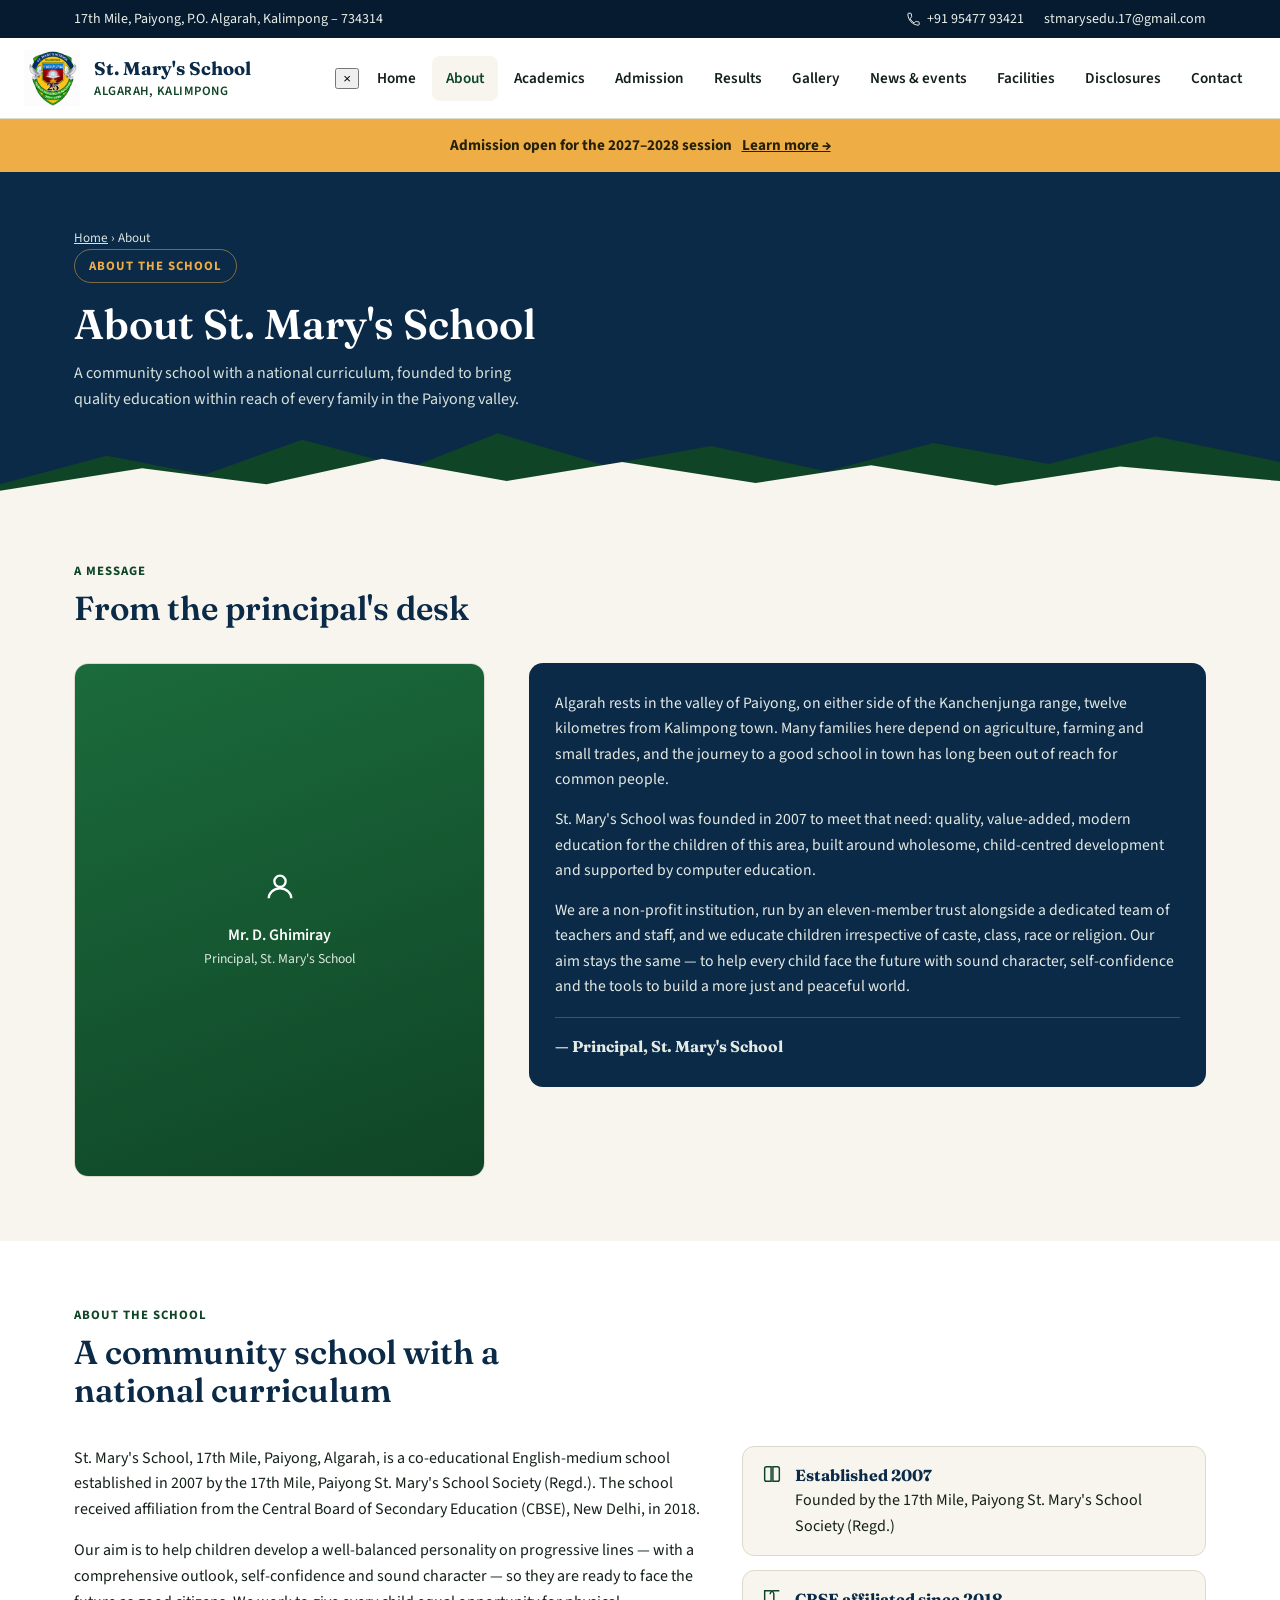
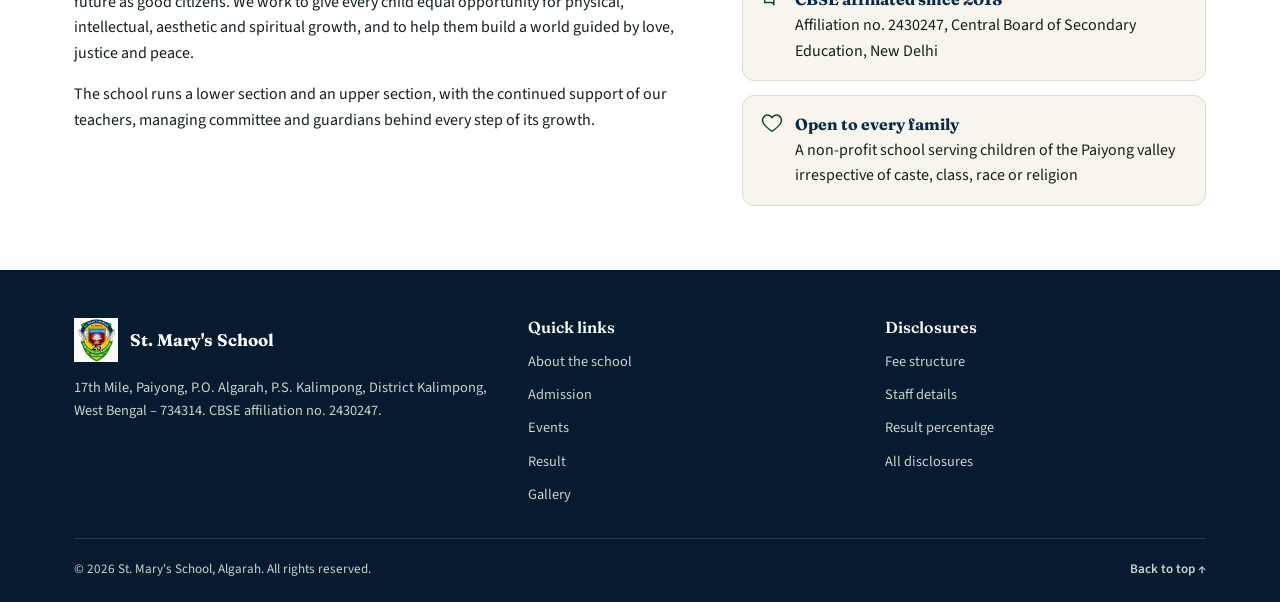
==== about.html @ 693f249a "Install Vercel Web Analytics # Vercel Web Analytics Implementation  ## Summary Successfully installe" ====
<!DOCTYPE html>
<html lang="en">
<head>
<meta charset="UTF-8">
<meta name="viewport" content="width=device-width, initial-scale=1.0">
<title>About the School | St. Mary's School, Algarah</title>
<meta name="description" content="About St. Mary's School, Algarah — history, mission, and a message from the principal.">
<meta name="theme-color" content="#0B2A47">
<link rel="preconnect" href="https://fonts.googleapis.com">
<link rel="preconnect" href="https://fonts.gstatic.com" crossorigin>
<link href="https://fonts.googleapis.com/css2?family=Fraunces:ital,opsz,wght@0,9..144,400;0,9..144,500;0,9..144,600;0,9..144,700;1,9..144,500&family=Source+Sans+3:wght@400;500;600;700&display=swap" rel="stylesheet">
<link rel="stylesheet" href="assets/styles.css">
<script defer src="https://cdn.vercel-insights.com/v1/script.js"></script>
</head>
<body>
<a class="skip-link" href="#main">Skip to main content</a>

<div class="topbar">
  <div class="wrap">
    <div class="contact-strip">
      <span>17th Mile, Paiyong, P.O. Algarah, Kalimpong &ndash; 734314</span>
    </div>
    <div class="contact-strip">
      <a href="tel:+919547793421" aria-label="Call +91 95477 93421">
        <svg width="15" height="15" viewBox="0 0 24 24" fill="none" aria-hidden="true"><path d="M6.6 10.8c1.4 2.8 3.8 5.2 6.6 6.6l2.2-2.2c.3-.3.7-.4 1-.2 1.1.4 2.3.6 3.6.6.6 0 1 .4 1 1V20c0 .6-.4 1-1 1C10.9 21 3 13.1 3 3c0-.6.4-1 1-1h3.5c.6 0 1 .4 1 1 0 1.3.2 2.5.6 3.6.1.4 0 .8-.2 1L6.6 10.8Z" stroke="currentColor" stroke-width="1.6"/></svg>
        +91 95477 93421
      </a>
      <a href="mailto:stmarysedu.17@gmail.com">stmarysedu.17@gmail.com</a>
    </div>
  </div>
</div>

<header class="site-header">
  <div class="header-inner">
    <a class="brand" href="index.html">
      <img src="assets/logo.png" alt="St. Mary's School crest" width="56" height="56">
      <span class="brand-text">
        <span class="name">St. Mary's School</span>
        <span class="place">Algarah, Kalimpong</span>
      </span>
    </a>

    <button class="menu-toggle" id="menuToggle" aria-expanded="false" aria-controls="primaryNav">
      <svg width="18" height="18" viewBox="0 0 24 24" fill="none" aria-hidden="true"><path d="M3 6h18M3 12h18M3 18h18" stroke="currentColor" stroke-width="2" stroke-linecap="round"/></svg>
      Menu
    </button>

    <nav class="primary-nav" id="primaryNav" aria-label="Primary">
      <button class="nav-close" id="navClose" aria-label="Close menu">&times;</button>
      <ul>
        <li><a href="index.html">Home</a></li>
        <li><a href="about.html" class="active" aria-current="page">About</a></li>
        <li><a href="academics.html">Academics</a></li>
        <li><a href="admission.html">Admission</a></li>
        <li><a href="results.html">Results</a></li>
        <li><a href="gallery.html">Gallery</a></li>
        <li><a href="news.html">News & events</a></li>
        <li><a href="facilities.html">Facilities</a></li>
        <li><a href="disclosures.html">Disclosures</a></li>
        <li><a href="contact.html">Contact</a></li>
      </ul>
    </nav>
  </div>
</header>
<div class="nav-overlay" id="navOverlay"></div>

<div class="admission-banner">
  <div class="wrap">
    <span>Admission open for the 2027&ndash;2028 session</span>
    <a href="admission.html">Learn more &rarr;</a>
  </div>
</div>
<main id="main">
  <div class="page-hero" id="top">
    <div class="wrap">
      <p class="breadcrumb"><a href="index.html">Home</a> &rsaquo; About</p>
      <span class="eyebrow">About the school</span>
      <h1>About St. Mary's School</h1>
      <p>A community school with a national curriculum, founded to bring quality education within reach of every family in the Paiyong valley.</p>
    </div>
    <div class="ridge" aria-hidden="true">
      <svg viewBox="0 0 1440 110" width="100%" height="70" preserveAspectRatio="none">
        <path d="M0,90 L120,45 L230,75 L340,20 L460,65 L560,10 L680,60 L800,30 L930,70 L1050,25 L1180,58 L1300,15 L1440,55 L1440,110 L0,110 Z" fill="#0F4526"/>
        <path d="M0,100 L160,65 L300,90 L430,50 L570,85 L700,55 L850,88 L980,60 L1120,92 L1260,62 L1440,85 L1440,110 L0,110 Z" fill="#F7F5EE"/>
      </svg>
    </div>
  </div>

  <section id="principal" aria-labelledby="principal-h">
    <div class="wrap">
      <div class="section-head">
        <span class="kicker">A message</span>
        <h2 id="principal-h">From the principal's desk</h2>
      </div>
      <div class="principal">
        <figure>
          <div class="photo-wrap">
            <div class="ph-fallback">
              <div>
                <svg width="34" height="34" viewBox="0 0 24 24" fill="none" aria-hidden="true" style="margin:0 auto 10px;"><circle cx="12" cy="8" r="4" stroke="#fff" stroke-width="1.6"/><path d="M4 20c0-3.9 3.6-7 8-7s8 3.1 8 7" stroke="#fff" stroke-width="1.6"/></svg>
                <p style="color:#fff;margin:0;font-weight:600;">Mr. D. Ghimiray</p>
                <p style="color:#DCE9DF;margin:0;font-size:0.85rem;">Principal, St. Mary's School</p>
              </div>
            </div>
          </div>
        </figure>
        <div class="quote-card">
          <p>Algarah rests in the valley of Paiyong, on either side of the Kanchenjunga range, twelve kilometres from Kalimpong town. Many families here depend on agriculture, farming and small trades, and the journey to a good school in town has long been out of reach for common people.</p>
          <p>St. Mary's School was founded in 2007 to meet that need: quality, value-added, modern education for the children of this area, built around wholesome, child-centred development and supported by computer education.</p>
          <p>We are a non-profit institution, run by an eleven-member trust alongside a dedicated team of teachers and staff, and we educate children irrespective of caste, class, race or religion. Our aim stays the same &mdash; to help every child face the future with sound character, self-confidence and the tools to build a more just and peaceful world.</p>
          <p class="signoff">&mdash; Principal, St. Mary's School</p>
        </div>
      </div>
    </div>
  </section>

  <section class="section-alt" aria-labelledby="about-h">
    <div class="wrap">
      <div class="section-head">
        <span class="kicker">About the school</span>
        <h2 id="about-h">A community school with a national curriculum</h2>
      </div>
      <div class="about-grid">
        <div>
          <p>St. Mary's School, 17th Mile, Paiyong, Algarah, is a co-educational English-medium school established in 2007 by the 17th Mile, Paiyong St. Mary's School Society (Regd.). The school received affiliation from the Central Board of Secondary Education (CBSE), New Delhi, in 2018.</p>
          <p>Our aim is to help children develop a well-balanced personality on progressive lines &mdash; with a comprehensive outlook, self-confidence and sound character &mdash; so they are ready to face the future as good citizens. We work to give every child equal opportunity for physical, intellectual, aesthetic and spiritual growth, and to help them build a world guided by love, justice and peace.</p>
          <p>The school runs a lower section and an upper section, with the continued support of our teachers, managing committee and guardians behind every step of its growth.</p>
        </div>
        <ul class="stat-list">
          <li>
            <span class="ic" aria-hidden="true"><svg width="22" height="22" viewBox="0 0 24 24" fill="none"><path d="M4 19V6a2 2 0 0 1 2-2h5v16H6a2 2 0 0 1-2-2Z" stroke="currentColor" stroke-width="1.6"/><path d="M20 19V6a2 2 0 0 0-2-2h-5v16h5a2 2 0 0 0 2-2Z" stroke="currentColor" stroke-width="1.6"/></svg></span>
            <span><strong>Established 2007</strong>Founded by the 17th Mile, Paiyong St. Mary's School Society (Regd.)</span>
          </li>
          <li>
            <span class="ic" aria-hidden="true"><svg width="22" height="22" viewBox="0 0 24 24" fill="none"><path d="M4 4h6a4 4 0 0 1 4 4v12a3 3 0 0 0-3-3H4V4Z" stroke="currentColor" stroke-width="1.6"/><path d="M20 4h-6a4 4 0 0 0-4 4" stroke="currentColor" stroke-width="1.6"/></svg></span>
            <span><strong>CBSE affiliated since 2018</strong>Affiliation no. 2430247, Central Board of Secondary Education, New Delhi</span>
          </li>
          <li>
            <span class="ic" aria-hidden="true"><svg width="22" height="22" viewBox="0 0 24 24" fill="none"><path d="M12 21s-7-4.6-9.5-9A5.5 5.5 0 0 1 12 6a5.5 5.5 0 0 1 9.5 6c-2.5 4.4-9.5 9-9.5 9Z" stroke="currentColor" stroke-width="1.6"/></svg></span>
            <span><strong>Open to every family</strong>A non-profit school serving children of the Paiyong valley irrespective of caste, class, race or religion</span>
          </li>
        </ul>
      </div>
    </div>
  </section>

</main>

<footer>
  <div class="wrap">
    <div class="footer-grid">
      <div>
        <div class="footer-brand">
          <img src="assets/logo.png" alt="" width="44" height="44">
          <span>St. Mary's School</span>
        </div>
        <p>17th Mile, Paiyong, P.O. Algarah, P.S. Kalimpong, District Kalimpong, West Bengal &ndash; 734314. CBSE affiliation no. 2430247.</p>
      </div>
      <div>
        <h4>Quick links</h4>
        <ul>
          <li><a href="about.html">About the school</a></li>
          <li><a href="admission.html">Admission</a></li>
          <li><a href="news.html">Events</a></li>
          <li><a href="results.html">Result</a></li>
          <li><a href="gallery.html">Gallery</a></li>
        </ul>
      </div>
      <div>
        <h4>Disclosures</h4>
        <ul>
          <li><a href="disclosures.html">Fee structure</a></li>
          <li><a href="disclosures.html">Staff details</a></li>
          <li><a href="disclosures.html">Result percentage</a></li>
          <li><a href="disclosures.html">All disclosures</a></li>
        </ul>
      </div>
    </div>
    <div class="footer-bottom">
      <span>&copy; 2026 St. Mary's School, Algarah. All rights reserved.</span>
      <a class="back-to-top" href="#top">Back to top &uarr;</a>
    </div>
  </div>
</footer>

<script src="assets/script.js"></script>

</body>
</html>
---- assets/styles.css ----
:root{
    --navy:#0B2A47;
    --navy-deep:#071B30;
    --forest:#1B6B3C;
    --forest-deep:#0F4526;
    --gold:#C97F16;
    --gold-soft:#EFAE45;
    --cream:#F7F5EE;
    --paper:#FFFFFF;
    --ink:#132018;
    --ink-soft:#3E4A44;
    --line:#DEDACB;
    --focus:#0B2A47;
    --radius:14px;
    --maxw:1180px;
  }
  *,*::before,*::after{box-sizing:border-box;}
  html{scroll-behavior:smooth;}
  @media (prefers-reduced-motion:reduce){
    html{scroll-behavior:auto;}
    *,*::before,*::after{animation-duration:0.01ms !important;animation-iteration-count:1 !important;transition-duration:0.01ms !important;scroll-behavior:auto !important;}
  }
  body{
    margin:0;
    font-family:"Source Sans 3",system-ui,-apple-system,Segoe UI,sans-serif;
    color:var(--ink);
    background:var(--cream);
    line-height:1.6;
    -webkit-font-smoothing:antialiased;
  }
  h1,h2,h3,h4{
    font-family:"Fraunces",Georgia,serif;
    font-weight:600;
    line-height:1.15;
    margin:0 0 0.5em;
    color:var(--navy);
  }
  p{margin:0 0 1em;}
  a{color:var(--forest-deep);}
  img{max-width:100%;display:block;}
  ul{margin:0;padding:0;}
  .wrap{max-width:var(--maxw);margin:0 auto;padding:0 24px;}

  /* Skip link */
  .skip-link{
    position:absolute;left:12px;top:-60px;
    background:var(--navy);color:#fff;
    padding:10px 18px;border-radius:8px;
    z-index:200;transition:top .2s ease;
    text-decoration:none;font-weight:600;
  }
  .skip-link:focus{top:12px;}

  a:focus-visible,button:focus-visible,summary:focus-visible{
    outline:3px solid var(--gold-soft);
    outline-offset:3px;
    border-radius:4px;
  }

  /* ===== Header ===== */
  .topbar{
    background:var(--navy-deep);
    color:#EAF0EA;
    font-size:14px;
  }
  .topbar .wrap{
    display:flex;flex-wrap:wrap;gap:8px 24px;
    justify-content:space-between;align-items:center;
    padding-top:8px;padding-bottom:8px;
  }
  .topbar a{color:#EAF0EA;text-decoration:none;}
  .topbar a:hover{text-decoration:underline;}
  .topbar .contact-strip{display:flex;gap:20px;flex-wrap:wrap;}
  .topbar .contact-strip span, .topbar .contact-strip a{display:inline-flex;align-items:center;gap:6px;}

  header.site-header{
    background:var(--paper);
    border-bottom:1px solid var(--line);
    position:sticky;top:0;z-index:100;
  }
  .header-inner{
    display:flex;align-items:center;justify-content:space-between;
    gap:16px;padding:12px 24px;
  }
  .brand{display:flex;align-items:center;gap:14px;text-decoration:none;}
  .brand img{width:56px;height:56px;flex:none;}
  .brand-text{line-height:1.25;}
  .brand-text .name{
    font-family:"Fraunces",serif;font-weight:700;font-size:1.15rem;
    color:var(--navy);display:block;
  }
  .brand-text .place{
    font-size:0.8rem;color:var(--forest-deep);font-weight:600;
    letter-spacing:.04em;text-transform:uppercase;
  }

  nav.primary-nav{display:flex;align-items:center;gap:4px;}
  nav.primary-nav > ul{display:flex;list-style:none;gap:2px;flex-wrap:wrap;}
  nav.primary-nav a{
    display:block;padding:10px 14px;border-radius:8px;
    text-decoration:none;color:var(--ink);font-weight:600;font-size:0.95rem;
  }
  nav.primary-nav a:hover{background:var(--cream);color:var(--forest-deep);}
  nav.primary-nav .has-menu{position:relative;}
  nav.primary-nav .dropdown{
    display:none;position:absolute;top:100%;left:0;
    background:var(--paper);border:1px solid var(--line);
    border-radius:10px;min-width:250px;padding:8px;
    box-shadow:0 12px 28px rgba(11,42,71,0.14);
  }
  nav.primary-nav .has-menu:hover .dropdown,
  nav.primary-nav .has-menu:focus-within .dropdown{display:block;}
  nav.primary-nav .dropdown a{padding:8px 12px;font-size:0.9rem;font-weight:500;}
  .menu-toggle{
    display:none;background:var(--navy);color:#fff;border:none;
    padding:10px 14px;border-radius:8px;font-weight:700;font-size:0.95rem;cursor:pointer;
  }

  @media (max-width:960px){
    .menu-toggle{display:inline-flex;align-items:center;gap:8px;}
    nav.primary-nav{
      display:none;position:fixed;inset:0 0 0 auto;width:min(320px,86vw);
      background:var(--paper);flex-direction:column;align-items:stretch;
      padding:20px;overflow-y:auto;box-shadow:-12px 0 30px rgba(0,0,0,.2);
    }
    nav.primary-nav.open{display:flex;}
    nav.primary-nav > ul{flex-direction:column;width:100%;}
    nav.primary-nav .dropdown{
      display:block;position:static;box-shadow:none;border:none;
      padding-left:12px;min-width:0;
    }
    nav.primary-nav .has-menu:hover .dropdown,
    nav.primary-nav .has-menu:focus-within .dropdown{display:block;}
    .nav-close{align-self:flex-end;background:none;border:none;font-size:1.6rem;color:var(--navy);cursor:pointer;padding:4px 10px;}
  }
  .nav-overlay{
    display:none;position:fixed;inset:0;background:rgba(7,27,48,.45);z-index:90;
  }
  .nav-overlay.open{display:block;}

  /* ===== Hero ===== */
  .hero{
    position:relative;
    background:var(--navy);
    color:#fff;
    overflow:hidden;
  }
  .hero .wrap{
    position:relative;z-index:2;
    padding:72px 24px 130px;
    display:grid;grid-template-columns:1.3fr 0.9fr;gap:48px;align-items:center;
  }
  @media (max-width:820px){ .hero .wrap{grid-template-columns:1fr;padding-bottom:110px;} }
  .eyebrow{
    display:inline-block;font-size:0.8rem;font-weight:700;letter-spacing:.08em;
    text-transform:uppercase;color:var(--gold-soft);
    border:1px solid rgba(239,174,69,.5);border-radius:999px;
    padding:6px 14px;margin-bottom:18px;
  }
  .hero h1{
    color:#fff;font-size:clamp(2rem,4.2vw,3rem);margin-bottom:0.3em;
  }
  .hero .motto{
    font-family:"Fraunces",serif;font-style:italic;font-weight:500;
    color:var(--gold-soft);font-size:1.2rem;margin-bottom:1em;
  }
  .hero p.lead{color:#D9E2DC;font-size:1.05rem;max-width:52ch;}
  .hero .address{color:#C7D3CC;font-size:0.95rem;margin-top:1.2em;}
  .hero .cta-row{display:flex;gap:14px;flex-wrap:wrap;margin-top:1.8em;}
  .btn{
    display:inline-flex;align-items:center;gap:8px;
    padding:13px 22px;border-radius:10px;font-weight:700;
    text-decoration:none;font-size:0.98rem;border:2px solid transparent;
    cursor:pointer;
  }
  .btn-gold{background:var(--gold-soft);color:#26210A;}
  .btn-gold:hover{background:#fff;}
  .btn-outline{border-color:rgba(255,255,255,.55);color:#fff;}
  .btn-outline:hover{background:rgba(255,255,255,.12);}
  .btn-forest{background:var(--forest);color:#fff;}
  .btn-forest:hover{background:var(--forest-deep);}

  .hero-badge{
    background:rgba(255,255,255,.06);
    border:1px solid rgba(255,255,255,.18);
    border-radius:16px;padding:26px;text-align:center;
  }
  .hero-badge img{width:150px;height:150px;margin:0 auto 14px;}
  .hero-badge .aff{font-size:0.82rem;color:#D9E2DC;letter-spacing:.03em;}
  .hero-badge .aff strong{color:#fff;display:block;font-size:1rem;margin-top:2px;}

  .ridge{
    position:absolute;left:0;right:0;bottom:0;line-height:0;z-index:1;
  }

  /* ===== Sections ===== */
  section{padding:64px 0;}
  .section-head{max-width:66ch;margin-bottom:36px;}
  .section-head .kicker{
    color:var(--forest-deep);font-weight:700;letter-spacing:.08em;
    text-transform:uppercase;font-size:0.8rem;margin-bottom:8px;display:block;
  }
  .section-head h2{font-size:clamp(1.5rem,2.6vw,2.1rem);}
  .section-alt{background:var(--paper);}

  /* Principal */
  .principal{
    display:grid;grid-template-columns:0.85fr 1.4fr;gap:44px;align-items:start;
  }
  @media (max-width:820px){ .principal{grid-template-columns:1fr;} }
  .principal figure{margin:0;}
  .principal .quote-card{
    background:var(--navy);color:#fff;border-radius:var(--radius);
    padding:28px 26px;position:relative;
  }
  .principal .quote-card p{color:#E4EAE4;margin-bottom:1em;font-size:0.98rem;}
  .principal .quote-card p:last-of-type{margin-bottom:0;}
  .principal .signoff{
    margin-top:18px;padding-top:16px;border-top:1px solid rgba(255,255,255,.2);
    color:var(--gold-soft);font-weight:700;font-family:"Fraunces",serif;
  }
  .principal .photo-wrap{
    border-radius:var(--radius);overflow:hidden;border:1px solid var(--line);
    background:var(--paper);
  }
  .principal .photo-wrap .ph-fallback{
    aspect-ratio:4/5;display:flex;align-items:center;justify-content:center;
    background:linear-gradient(160deg,var(--forest) 0%,var(--forest-deep) 100%);
    color:#fff;text-align:center;padding:24px;
  }

  /* About cards */
  .about-grid{display:grid;grid-template-columns:1.15fr 0.85fr;gap:40px;align-items:start;}
  @media (max-width:820px){ .about-grid{grid-template-columns:1fr;} }
  .stat-list{list-style:none;display:grid;gap:14px;}
  .stat-list li{
    background:var(--cream);border:1px solid var(--line);border-radius:12px;
    padding:16px 18px;display:flex;gap:12px;align-items:flex-start;
  }
  .stat-list .ic{flex:none;color:var(--forest-deep);}
  .stat-list strong{display:block;color:var(--navy);font-family:"Fraunces",serif;}

  /* Facilities */
  .facility-grid{
    display:grid;grid-template-columns:repeat(auto-fit,minmax(230px,1fr));gap:20px;
  }
  .facility-card{
    background:var(--paper);border:1px solid var(--line);border-radius:var(--radius);
    padding:22px 20px;
  }
  .facility-card .ic{
    width:46px;height:46px;border-radius:10px;background:var(--cream);
    display:flex;align-items:center;justify-content:center;color:var(--forest-deep);
    margin-bottom:14px;
  }
  .facility-card h3{font-size:1.05rem;margin-bottom:6px;}
  .facility-card p{font-size:0.92rem;color:var(--ink-soft);margin-bottom:0;}

  /* Syllabus chips */
  .chip-row{display:flex;flex-wrap:wrap;gap:12px;}
  .chip{
    display:inline-flex;align-items:center;gap:8px;
    background:var(--paper);border:1px solid var(--line);
    border-radius:999px;padding:10px 18px;text-decoration:none;
    color:var(--navy);font-weight:600;font-size:0.92rem;
  }
  .chip:hover{border-color:var(--forest);background:var(--cream);}
  .chip .dot{width:8px;height:8px;border-radius:50%;background:var(--gold);}

  /* Disclosures */
  .disclosure-grid{
    display:grid;grid-template-columns:repeat(auto-fit,minmax(220px,1fr));gap:2px;
    background:var(--line);border:1px solid var(--line);border-radius:var(--radius);overflow:hidden;
  }
  .disclosure-grid span[data-doc]{
    background:var(--paper);padding:14px 18px;
    color:var(--ink);font-size:0.92rem;font-weight:600;display:flex;
    align-items:center;justify-content:space-between;gap:8px;
  }
  .disclosure-grid .tag{
    flex:none;font-size:0.72rem;font-weight:700;text-transform:uppercase;
    letter-spacing:.03em;color:var(--gold);background:var(--cream);
    border:1px dashed var(--gold);border-radius:999px;padding:3px 9px;
  }

  /* Contact */
  .contact-wrap{
    display:grid;grid-template-columns:1fr 1fr;gap:2px;
    background:var(--line);border-radius:var(--radius);overflow:hidden;border:1px solid var(--line);
  }
  @media (max-width:820px){ .contact-wrap{grid-template-columns:1fr;} }
  .contact-panel{background:var(--navy);color:#fff;padding:40px 36px;}
  .contact-panel h2{color:#fff;}
  .contact-panel .lead{color:#D9E2DC;}
  .contact-list{list-style:none;display:grid;gap:18px;margin-top:24px;}
  .contact-list li{display:flex;gap:14px;align-items:flex-start;}
  .contact-list .ic{
    flex:none;width:38px;height:38px;border-radius:9px;
    background:rgba(255,255,255,.1);display:flex;align-items:center;justify-content:center;
    color:var(--gold-soft);
  }
  .contact-list a{color:#fff;text-decoration:underline;text-decoration-color:rgba(255,255,255,.4);}
  .contact-list .label{display:block;font-size:0.78rem;color:#B9C6C0;text-transform:uppercase;letter-spacing:.05em;margin-bottom:2px;}
  .social-row{display:flex;gap:10px;margin-top:26px;}
  .social-row a{
    width:42px;height:42px;border-radius:10px;background:rgba(255,255,255,.1);
    display:flex;align-items:center;justify-content:center;color:#fff;text-decoration:none;
  }
  .social-row a:hover{background:var(--forest);}

  .form-panel{background:var(--paper);padding:40px 36px;}
  .form-panel h2{font-size:1.3rem;}
  form .field{margin-bottom:16px;}
  form label{display:block;font-weight:600;font-size:0.9rem;margin-bottom:6px;color:var(--navy);}
  form input, form textarea, form select{
    width:100%;padding:11px 13px;border:1px solid var(--line);border-radius:8px;
    font:inherit;background:var(--cream);color:var(--ink);
  }
  form input:focus, form textarea:focus, form select:focus{
    outline:3px solid var(--forest);outline-offset:1px;border-color:var(--forest);
  }
  .req{color:var(--gold);}
  .form-note{font-size:0.82rem;color:var(--ink-soft);margin-top:10px;}

  /* Footer */
  footer{background:var(--navy-deep);color:#C7D3CC;padding:48px 0 22px;font-size:0.9rem;}
  .footer-grid{display:grid;grid-template-columns:1.3fr 1fr 1fr;gap:36px;margin-bottom:32px;}
  @media (max-width:760px){ .footer-grid{grid-template-columns:1fr;} }
  .footer-grid h4{color:#fff;font-size:1rem;margin-bottom:14px;}
  .footer-grid ul{list-style:none;display:grid;gap:10px;}
  .footer-grid a{color:#C7D3CC;text-decoration:none;}
  .footer-grid a:hover{color:var(--gold-soft);text-decoration:underline;}
  .footer-brand{display:flex;gap:12px;align-items:center;margin-bottom:14px;}
  .footer-brand img{width:44px;height:44px;}
  .footer-brand span{font-family:"Fraunces",serif;color:#fff;font-weight:700;font-size:1.05rem;}
  .footer-bottom{
    border-top:1px solid rgba(255,255,255,.12);padding-top:20px;
    display:flex;justify-content:space-between;flex-wrap:wrap;gap:10px;font-size:0.82rem;
  }
  .back-to-top{color:#C7D3CC;text-decoration:none;font-weight:600;}

  .visually-hidden{
    position:absolute;width:1px;height:1px;padding:0;margin:-1px;overflow:hidden;
    clip:rect(0,0,0,0);white-space:nowrap;border:0;
  }


/* Multi-page additions */
nav.primary-nav a.active{color:var(--forest-deep);background:var(--cream);}
.admission-banner{
  background:var(--gold-soft);color:#26210A;
  padding:14px 0;font-weight:700;font-size:0.95rem;text-align:center;
}
.admission-banner .wrap{display:flex;align-items:center;justify-content:center;gap:10px;flex-wrap:wrap;}
.admission-banner a{color:#26210A;text-decoration:underline;font-weight:700;}
.highlight-grid{display:grid;grid-template-columns:repeat(auto-fit,minmax(260px,1fr));gap:22px;}
.highlight-card{
  background:var(--paper);border:1px solid var(--line);border-radius:var(--radius);
  padding:26px 24px;display:flex;flex-direction:column;gap:12px;
}
.highlight-card .ic{
  width:46px;height:46px;border-radius:10px;background:var(--cream);
  display:flex;align-items:center;justify-content:center;color:var(--forest-deep);
}
.highlight-card h3{font-size:1.1rem;margin-bottom:0;}
.highlight-card p{font-size:0.94rem;color:var(--ink-soft);margin-bottom:0;flex:1;}
.highlight-card .more{font-weight:700;font-size:0.9rem;text-decoration:none;color:var(--forest-deep);display:inline-flex;align-items:center;gap:6px;}
.page-hero{background:var(--navy);color:#fff;padding:56px 0 84px;position:relative;overflow:hidden;}
.page-hero .wrap{position:relative;z-index:2;}
.page-hero h1{color:#fff;font-size:clamp(1.8rem,3.6vw,2.6rem);margin-bottom:0.3em;}
.page-hero p{color:#D9E2DC;max-width:60ch;margin-bottom:0;}
.breadcrumb{font-size:0.82rem;color:#B9C6C0;margin-bottom:14px;}
.breadcrumb a{color:#D9E2DC;}
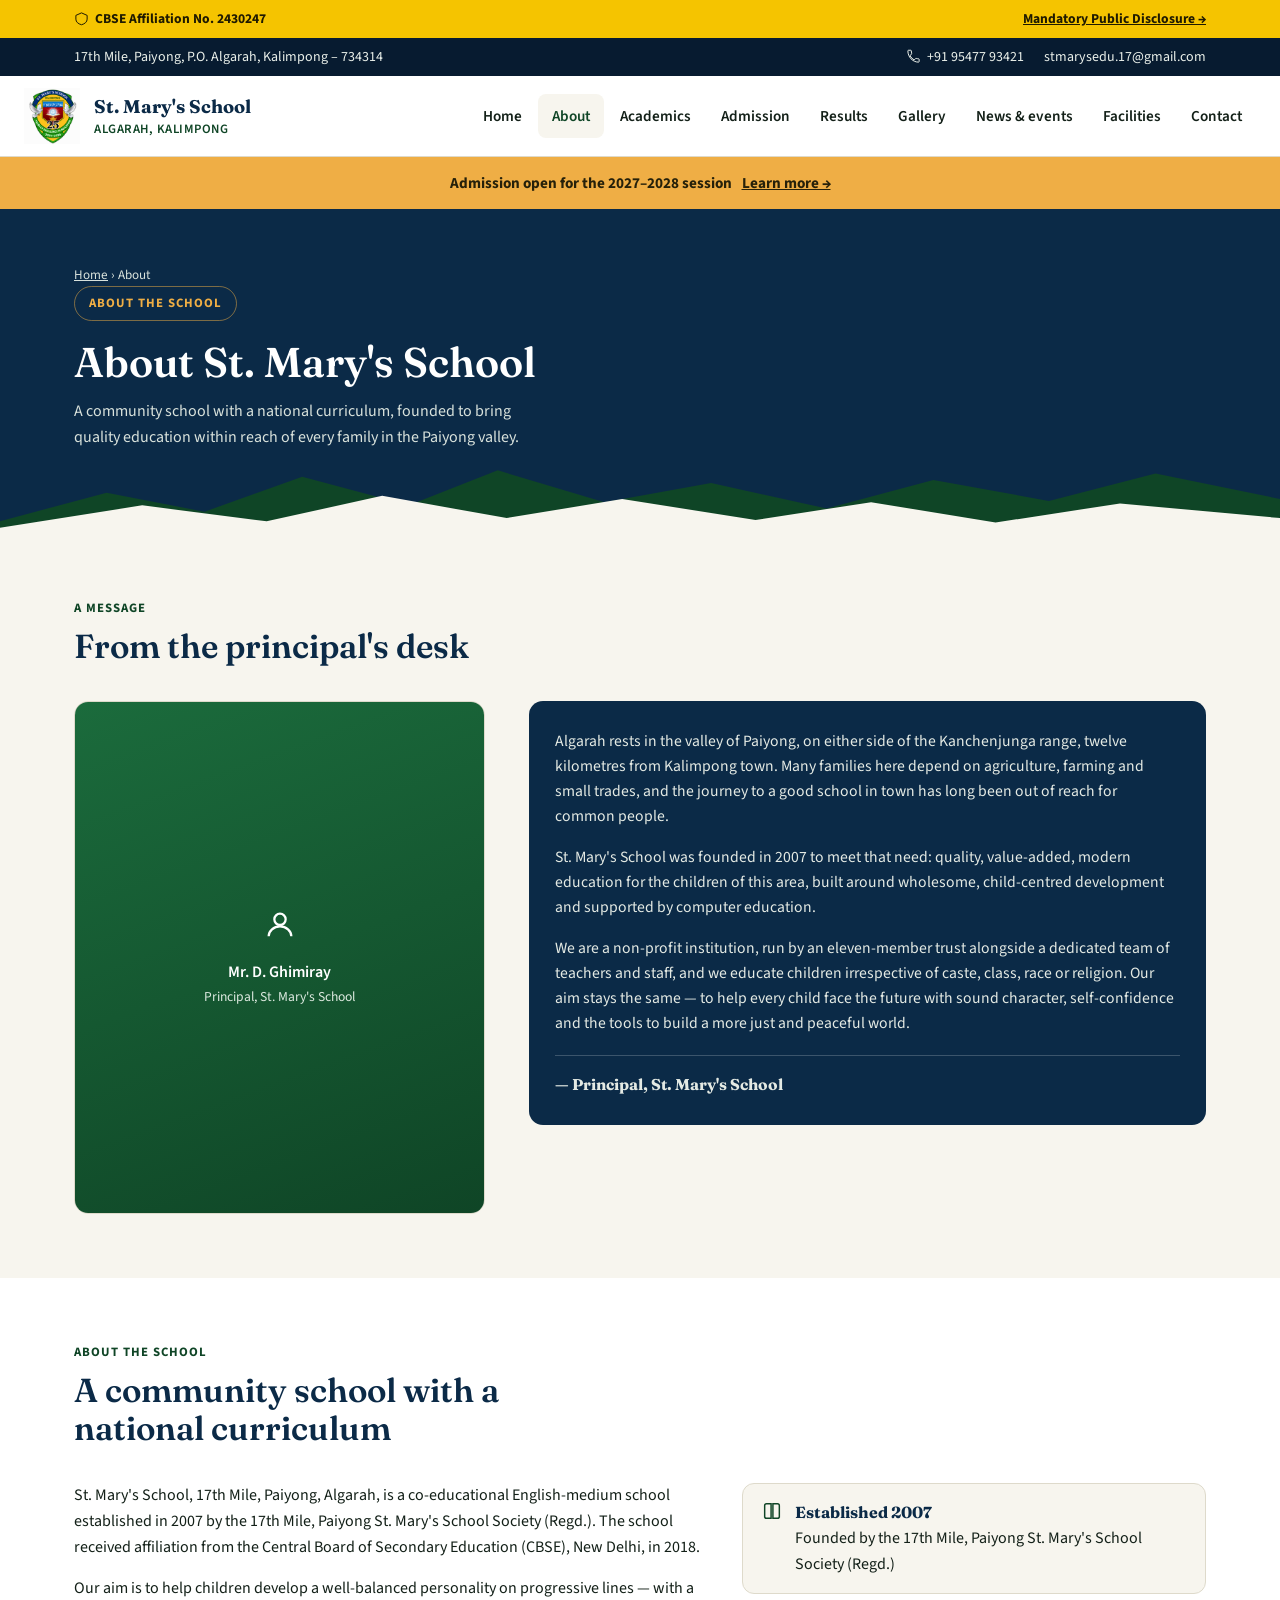
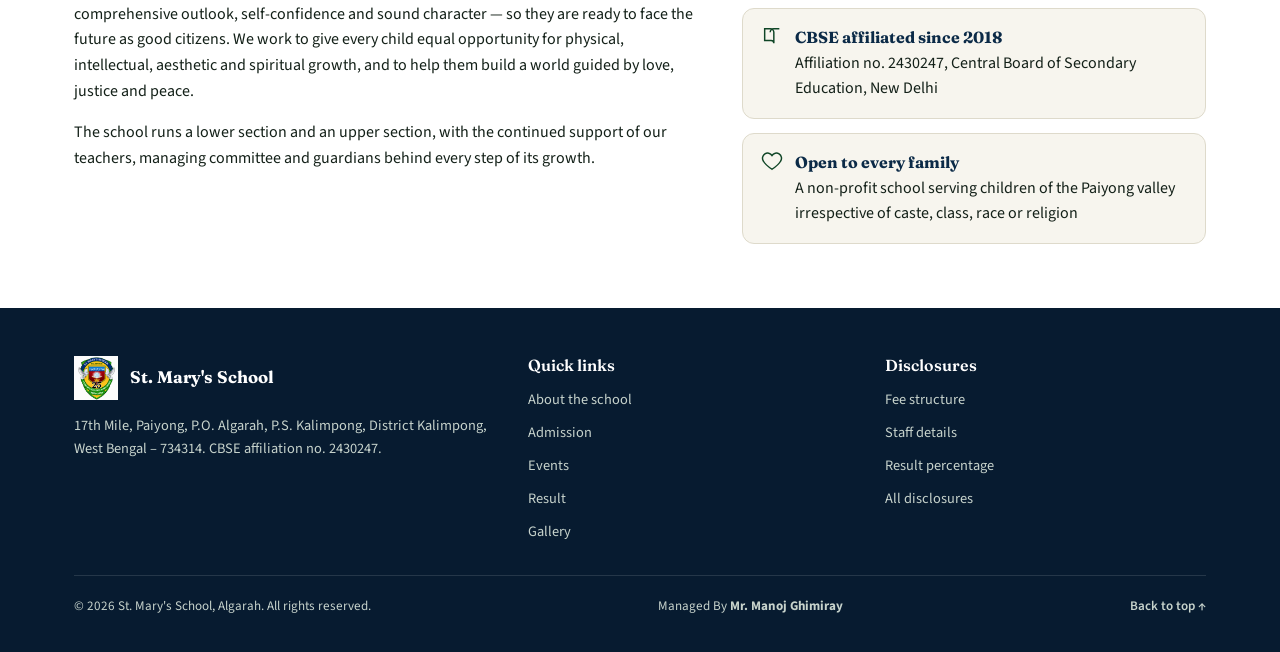
==== commit 50ca30e4: "UPDATE 1.3" ====
--- a/about.html
+++ b/about.html
@@ -10,10 +10,19 @@
 <link rel="preconnect" href="https://fonts.gstatic.com" crossorigin>
 <link href="https://fonts.googleapis.com/css2?family=Fraunces:ital,opsz,wght@0,9..144,400;0,9..144,500;0,9..144,600;0,9..144,700;1,9..144,500&family=Source+Sans+3:wght@400;500;600;700&display=swap" rel="stylesheet">
 <link rel="stylesheet" href="assets/styles.css">
-<script defer src="https://cdn.vercel-insights.com/v1/script.js"></script>
 </head>
 <body>
 <a class="skip-link" href="#main">Skip to main content</a>
+
+<div class="cbse-strip">
+  <div class="wrap">
+    <span class="cbse-strip-text">
+      <svg width="15" height="15" viewBox="0 0 24 24" fill="none" aria-hidden="true"><path d="M12 3 3 7v6c0 4.5 3.5 7.5 9 9 5.5-1.5 9-4.5 9-9V7l-9-4Z" stroke="currentColor" stroke-width="1.6"/></svg>
+      CBSE Affiliation No. 2430247
+    </span>
+    <a href="disclosures.html" class="cbse-strip-link">Mandatory Public Disclosure &rarr;</a>
+  </div>
+</div>
 
 <div class="topbar">
   <div class="wrap">
@@ -56,7 +65,6 @@
         <li><a href="gallery.html">Gallery</a></li>
         <li><a href="news.html">News & events</a></li>
         <li><a href="facilities.html">Facilities</a></li>
-        <li><a href="disclosures.html">Disclosures</a></li>
         <li><a href="contact.html">Contact</a></li>
       </ul>
     </nav>
@@ -178,6 +186,7 @@
     </div>
     <div class="footer-bottom">
       <span>&copy; 2026 St. Mary's School, Algarah. All rights reserved.</span>
+      <p>Managed By <b>Mr. Manoj Ghimiray</b></p>
       <a class="back-to-top" href="#top">Back to top &uarr;</a>
     </div>
   </div>
--- a/assets/styles.css
+++ b/assets/styles.css
@@ -16,7 +16,9 @@
     --maxw:1180px;
   }
   *,*::before,*::after{box-sizing:border-box;}
-  html{scroll-behavior:smooth;}
+  html{scroll-behavior:smooth;overflow-x:hidden;max-width:100%;}
+  body{overflow-x:hidden;max-width:100%;}
+  img,svg{max-width:100%;}
   @media (prefers-reduced-motion:reduce){
     html{scroll-behavior:auto;}
     *,*::before,*::after{animation-duration:0.01ms !important;animation-iteration-count:1 !important;transition-duration:0.01ms !important;scroll-behavior:auto !important;}
@@ -72,7 +74,7 @@
   .topbar a{color:#EAF0EA;text-decoration:none;}
   .topbar a:hover{text-decoration:underline;}
   .topbar .contact-strip{display:flex;gap:20px;flex-wrap:wrap;}
-  .topbar .contact-strip span, .topbar .contact-strip a{display:inline-flex;align-items:center;gap:6px;}
+  .topbar .contact-strip span, .topbar .contact-strip a{display:inline-flex;align-items:center;gap:6px;overflow-wrap:anywhere;}
 
   header.site-header{
     background:var(--paper);
@@ -116,6 +118,7 @@
     display:none;background:var(--navy);color:#fff;border:none;
     padding:10px 14px;border-radius:8px;font-weight:700;font-size:0.95rem;cursor:pointer;
   }
+  .nav-close{display:none;}
 
   @media (max-width:960px){
     .menu-toggle{display:inline-flex;align-items:center;gap:8px;}
@@ -132,7 +135,7 @@
     }
     nav.primary-nav .has-menu:hover .dropdown,
     nav.primary-nav .has-menu:focus-within .dropdown{display:block;}
-    .nav-close{align-self:flex-end;background:none;border:none;font-size:1.6rem;color:var(--navy);cursor:pointer;padding:4px 10px;}
+    .nav-close{display:flex;align-self:flex-end;background:none;border:none;font-size:1.6rem;color:var(--navy);cursor:pointer;padding:4px 10px;}
   }
   .nav-overlay{
     display:none;position:fixed;inset:0;background:rgba(7,27,48,.45);z-index:90;
@@ -372,3 +375,27 @@
 .page-hero p{color:#D9E2DC;max-width:60ch;margin-bottom:0;}
 .breadcrumb{font-size:0.82rem;color:#B9C6C0;margin-bottom:14px;}
 .breadcrumb a{color:#D9E2DC;}
+
+/* CBSE mandatory disclosure strip */
+.cbse-strip{
+  background:#F5C400;color:#1F1A00;font-size:0.85rem;font-weight:700;
+}
+.cbse-strip .wrap{
+  display:flex;align-items:center;justify-content:space-between;
+  gap:10px 16px;flex-wrap:wrap;padding:8px 24px;
+}
+.cbse-strip-text{display:inline-flex;align-items:center;gap:6px;overflow-wrap:anywhere;}
+.cbse-strip-link{
+  color:#1F1A00;text-decoration:underline;white-space:nowrap;
+}
+.cbse-strip-link:hover{color:#000;}
+
+/* Small-screen overflow safety */
+@media (max-width:480px){
+  .wrap{padding:0 16px;}
+  .cbse-strip .wrap, .topbar .wrap{padding-left:16px;padding-right:16px;}
+  .header-inner{padding:12px 16px;}
+  .hero .wrap{padding-left:16px;padding-right:16px;}
+}
+.disclosure-grid span[data-doc]{overflow-wrap:anywhere;}
+.hero-badge .aff{overflow-wrap:anywhere;}
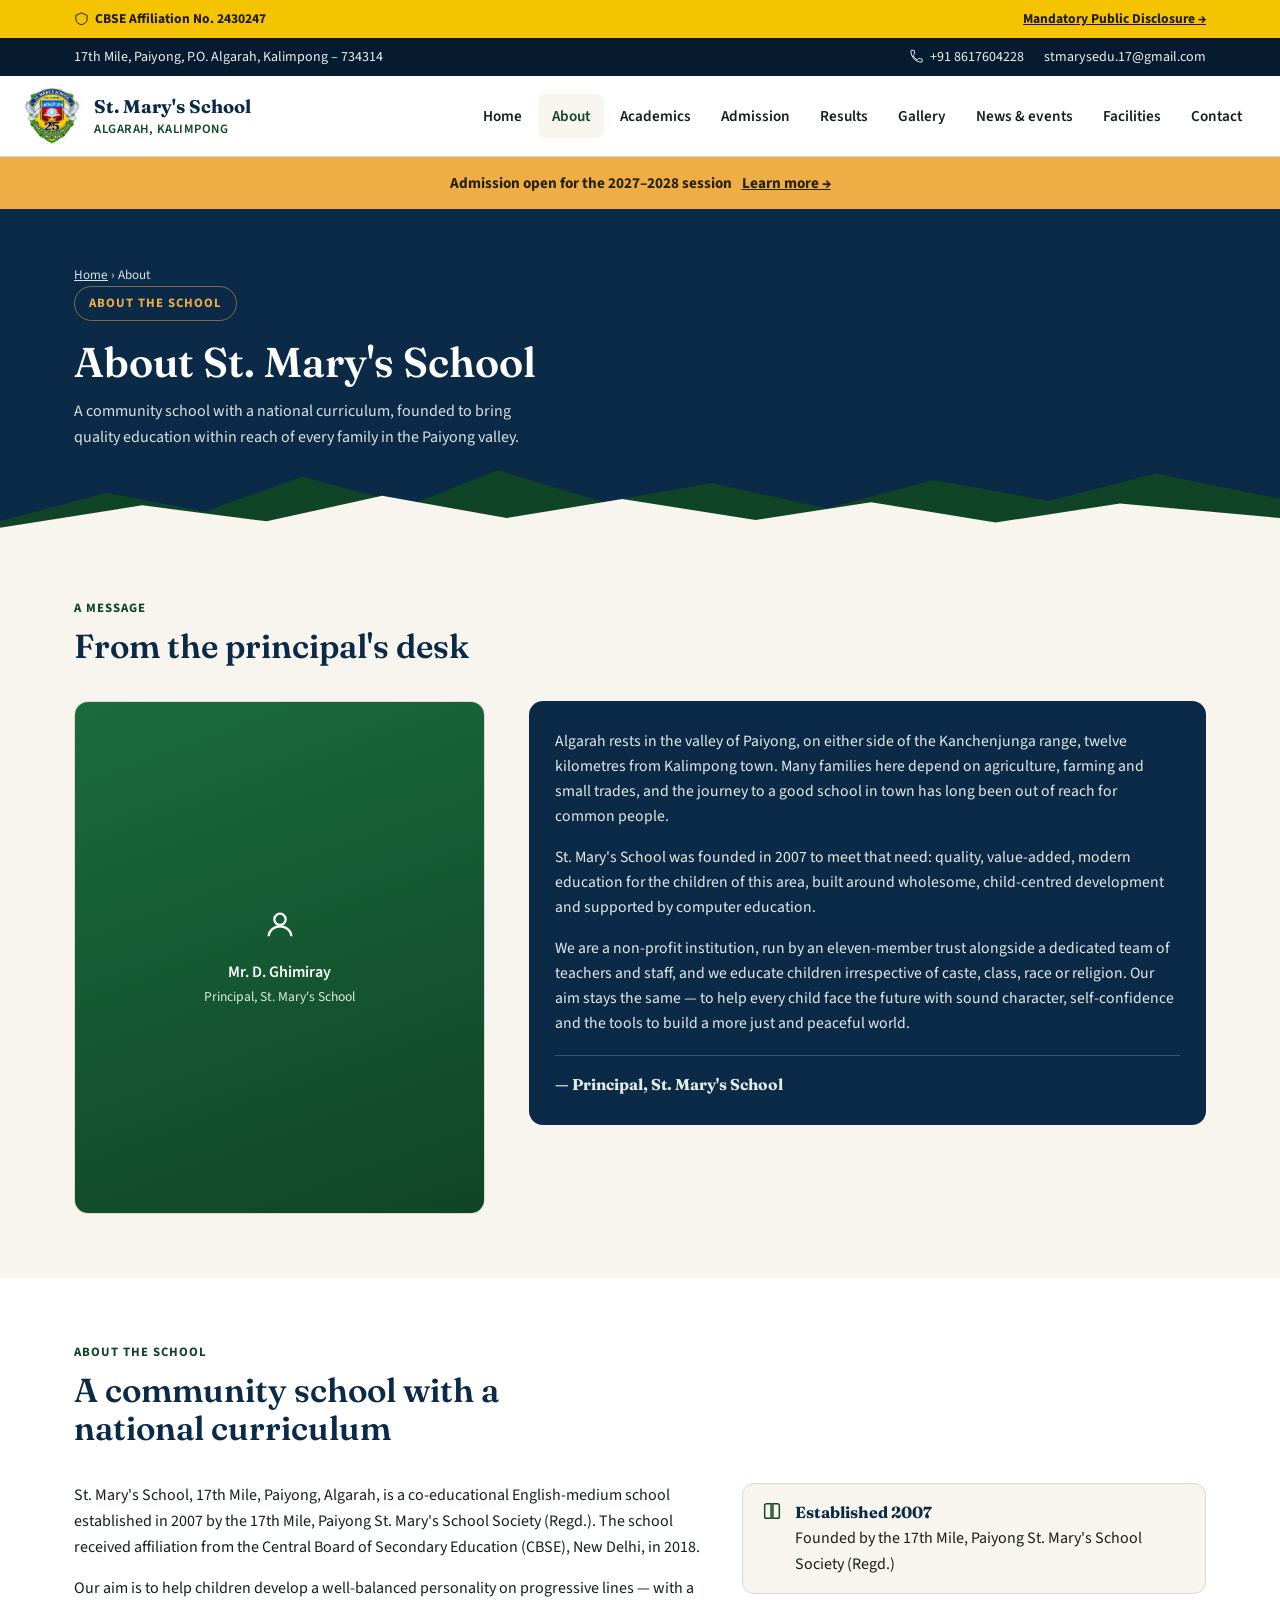
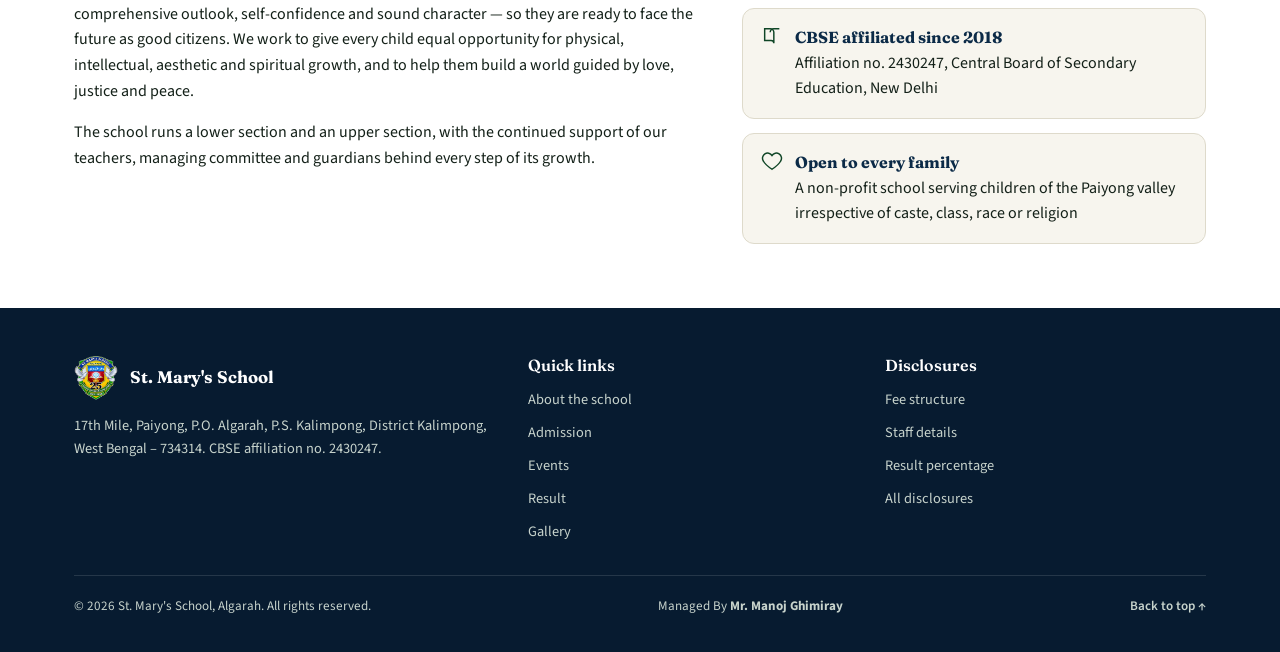
==== commit 21bc03c3: "UPDATE 1.4" ====
--- a/about.html
+++ b/about.html
@@ -30,9 +30,9 @@
       <span>17th Mile, Paiyong, P.O. Algarah, Kalimpong &ndash; 734314</span>
     </div>
     <div class="contact-strip">
-      <a href="tel:+919547793421" aria-label="Call +91 95477 93421">
+      <a href="tel:+918617604228" aria-label="Call +91 8617604228">
         <svg width="15" height="15" viewBox="0 0 24 24" fill="none" aria-hidden="true"><path d="M6.6 10.8c1.4 2.8 3.8 5.2 6.6 6.6l2.2-2.2c.3-.3.7-.4 1-.2 1.1.4 2.3.6 3.6.6.6 0 1 .4 1 1V20c0 .6-.4 1-1 1C10.9 21 3 13.1 3 3c0-.6.4-1 1-1h3.5c.6 0 1 .4 1 1 0 1.3.2 2.5.6 3.6.1.4 0 .8-.2 1L6.6 10.8Z" stroke="currentColor" stroke-width="1.6"/></svg>
-        +91 95477 93421
+        +91 8617604228
       </a>
       <a href="mailto:stmarysedu.17@gmail.com">stmarysedu.17@gmail.com</a>
     </div>
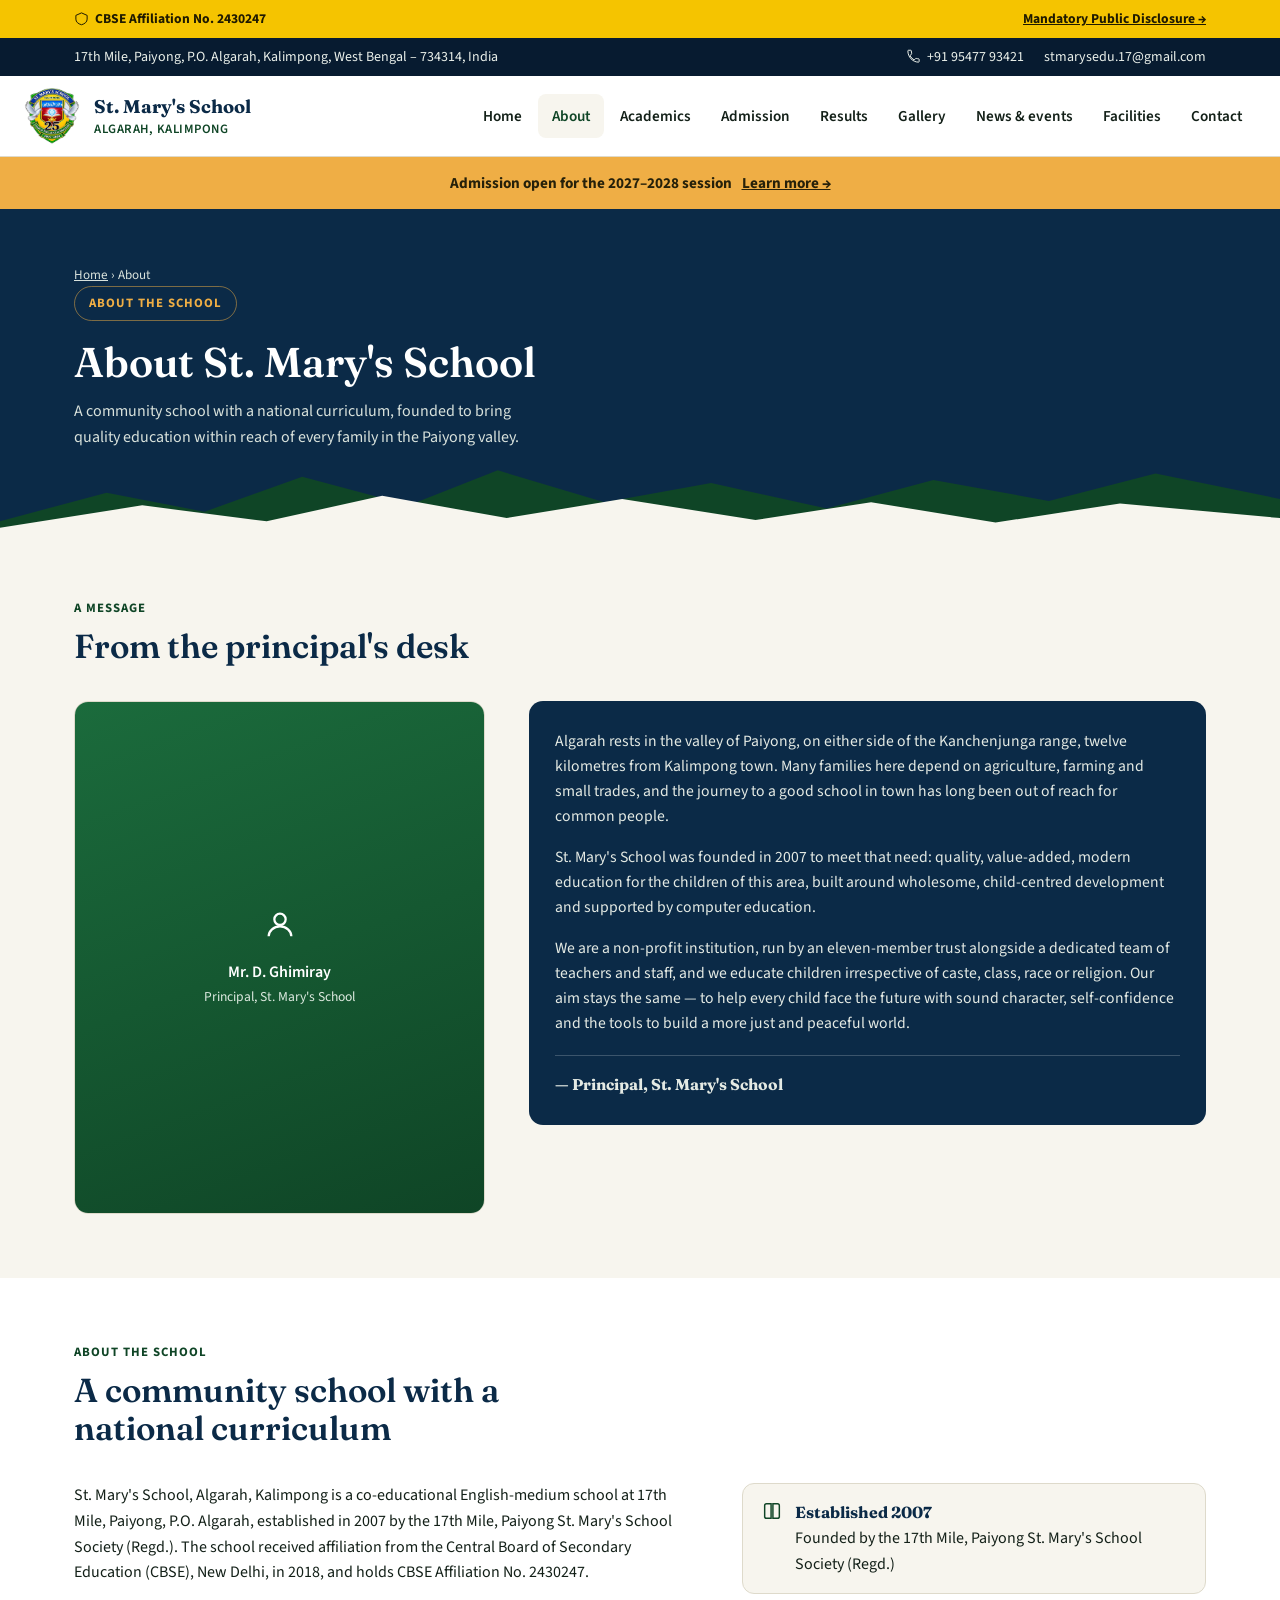
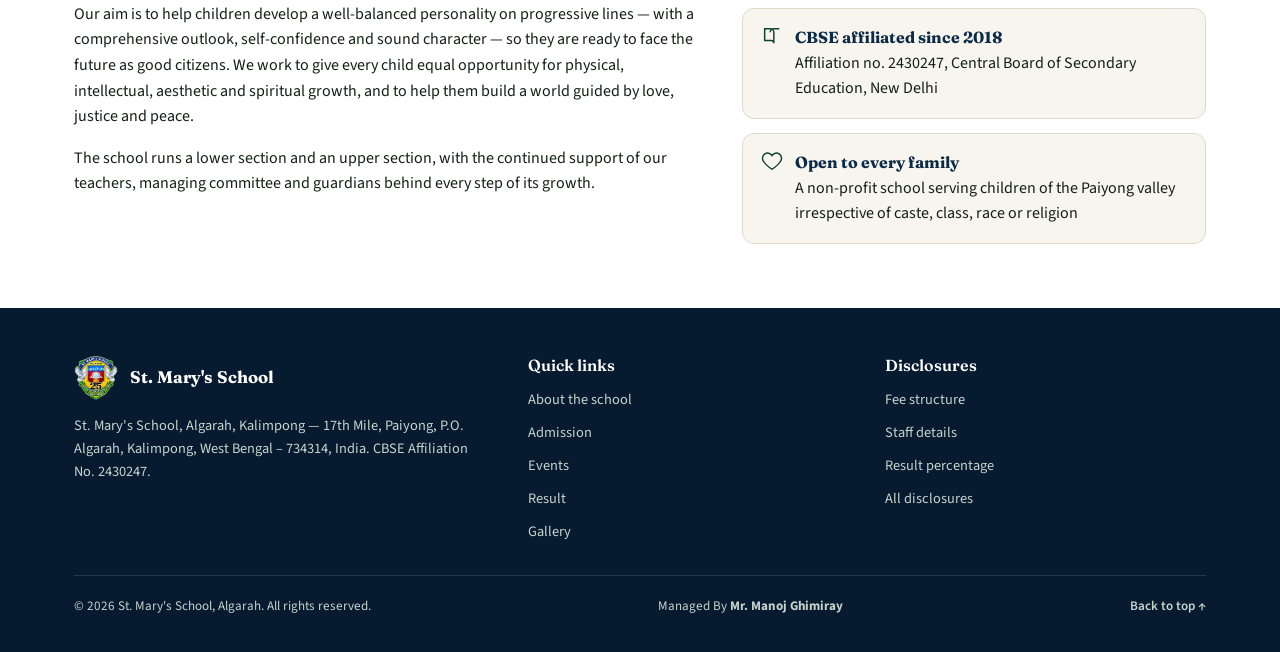
==== commit 280f3bce: "UPDATE 1.5" ====
--- a/about.html
+++ b/about.html
@@ -3,13 +3,63 @@
 <head>
 <meta charset="UTF-8">
 <meta name="viewport" content="width=device-width, initial-scale=1.0">
-<title>About the School | St. Mary's School, Algarah</title>
-<meta name="description" content="About St. Mary's School, Algarah — history, mission, and a message from the principal.">
+<title>About St. Mary's School Algarah | Kalimpong</title>
+<meta name="description" content="Learn about St. Mary's School, Algarah, Kalimpong — a CBSE-affiliated school at 17th Mile, Paiyong, founded in 2007, with a message from the principal.">
+<link rel="canonical" href="https://www.stmarysschoolalgarah.com/about.html">
+<meta name="robots" content="index, follow">
 <meta name="theme-color" content="#0B2A47">
+
+<meta property="og:type" content="website">
+<meta property="og:site_name" content="St. Mary's School, Algarah">
+<meta property="og:title" content="About St. Mary's School Algarah | Kalimpong">
+<meta property="og:description" content="Learn about St. Mary's School, Algarah, Kalimpong — a CBSE-affiliated school at 17th Mile, Paiyong, founded in 2007, with a message from the principal.">
+<meta property="og:url" content="https://www.stmarysschoolalgarah.com/about.html">
+<meta property="og:image" content="https://www.stmarysschoolalgarah.com/assets/logo.png">
+<meta property="og:locale" content="en_IN">
+<meta name="twitter:card" content="summary_large_image">
+<meta name="twitter:title" content="About St. Mary's School Algarah | Kalimpong">
+<meta name="twitter:description" content="Learn about St. Mary's School, Algarah, Kalimpong — a CBSE-affiliated school at 17th Mile, Paiyong, founded in 2007, with a message from the principal.">
+<meta name="twitter:image" content="https://www.stmarysschoolalgarah.com/assets/logo.png">
+
 <link rel="preconnect" href="https://fonts.googleapis.com">
 <link rel="preconnect" href="https://fonts.gstatic.com" crossorigin>
 <link href="https://fonts.googleapis.com/css2?family=Fraunces:ital,opsz,wght@0,9..144,400;0,9..144,500;0,9..144,600;0,9..144,700;1,9..144,500&family=Source+Sans+3:wght@400;500;600;700&display=swap" rel="stylesheet">
 <link rel="stylesheet" href="assets/styles.css">
+
+<script type="application/ld+json">
+{
+  "@context": "https://schema.org",
+  "@type": "School",
+  "name": "St. Mary's School, Algarah",
+  "alternateName": [
+    "St. Mary's School, Algarah, Kalimpong",
+    "St Mary's School Algarah",
+    "St. Mary's School Kalimpong"
+  ],
+  "url": "https://www.stmarysschoolalgarah.com/",
+  "logo": "https://www.stmarysschoolalgarah.com/assets/logo.png",
+  "image": "https://www.stmarysschoolalgarah.com/assets/logo.png",
+  "description": "Learn about St. Mary's School, Algarah, Kalimpong \u2014 a CBSE-affiliated school at 17th Mile, Paiyong, founded in 2007, with a message from the principal.",
+  "address": {
+    "@type": "PostalAddress",
+    "streetAddress": "17th Mile, Paiyong, P.O. Algarah",
+    "addressLocality": "Kalimpong",
+    "addressRegion": "West Bengal",
+    "postalCode": "734314",
+    "addressCountry": "IN"
+  },
+  "telephone": "+91-95477-93421",
+  "identifier": {
+    "@type": "PropertyValue",
+    "name": "CBSE Affiliation Number",
+    "value": "2430247"
+  },
+  "sameAs": [
+    "https://www.facebook.com/ST-Marys-School-Algarah-1616685578586222/",
+    "https://www.youtube.com/channel/UCoz-UuyPFxZ6vbVAqHhdq4w"
+  ]
+}
+</script>
 </head>
 <body>
 <a class="skip-link" href="#main">Skip to main content</a>
@@ -27,12 +77,12 @@
 <div class="topbar">
   <div class="wrap">
     <div class="contact-strip">
-      <span>17th Mile, Paiyong, P.O. Algarah, Kalimpong &ndash; 734314</span>
+      <span>17th Mile, Paiyong, P.O. Algarah, Kalimpong, West Bengal &ndash; 734314, India</span>
     </div>
     <div class="contact-strip">
-      <a href="tel:+918617604228" aria-label="Call +91 8617604228">
+      <a href="tel:+919547793421" aria-label="Call +91 95477 93421">
         <svg width="15" height="15" viewBox="0 0 24 24" fill="none" aria-hidden="true"><path d="M6.6 10.8c1.4 2.8 3.8 5.2 6.6 6.6l2.2-2.2c.3-.3.7-.4 1-.2 1.1.4 2.3.6 3.6.6.6 0 1 .4 1 1V20c0 .6-.4 1-1 1C10.9 21 3 13.1 3 3c0-.6.4-1 1-1h3.5c.6 0 1 .4 1 1 0 1.3.2 2.5.6 3.6.1.4 0 .8-.2 1L6.6 10.8Z" stroke="currentColor" stroke-width="1.6"/></svg>
-        +91 8617604228
+        +91 95477 93421
       </a>
       <a href="mailto:stmarysedu.17@gmail.com">stmarysedu.17@gmail.com</a>
     </div>
@@ -42,7 +92,7 @@
 <header class="site-header">
   <div class="header-inner">
     <a class="brand" href="index.html">
-      <img src="assets/logo.png" alt="St. Mary's School crest" width="56" height="56">
+      <img src="assets/logo.png" alt="St. Mary's School, Algarah, Kalimpong crest" width="56" height="56">
       <span class="brand-text">
         <span class="name">St. Mary's School</span>
         <span class="place">Algarah, Kalimpong</span>
@@ -130,7 +180,7 @@
       </div>
       <div class="about-grid">
         <div>
-          <p>St. Mary's School, 17th Mile, Paiyong, Algarah, is a co-educational English-medium school established in 2007 by the 17th Mile, Paiyong St. Mary's School Society (Regd.). The school received affiliation from the Central Board of Secondary Education (CBSE), New Delhi, in 2018.</p>
+          <p>St. Mary's School, Algarah, Kalimpong is a co-educational English-medium school at 17th Mile, Paiyong, P.O. Algarah, established in 2007 by the 17th Mile, Paiyong St. Mary's School Society (Regd.). The school received affiliation from the Central Board of Secondary Education (CBSE), New Delhi, in 2018, and holds CBSE Affiliation No. 2430247.</p>
           <p>Our aim is to help children develop a well-balanced personality on progressive lines &mdash; with a comprehensive outlook, self-confidence and sound character &mdash; so they are ready to face the future as good citizens. We work to give every child equal opportunity for physical, intellectual, aesthetic and spiritual growth, and to help them build a world guided by love, justice and peace.</p>
           <p>The school runs a lower section and an upper section, with the continued support of our teachers, managing committee and guardians behind every step of its growth.</p>
         </div>
@@ -162,7 +212,7 @@
           <img src="assets/logo.png" alt="" width="44" height="44">
           <span>St. Mary's School</span>
         </div>
-        <p>17th Mile, Paiyong, P.O. Algarah, P.S. Kalimpong, District Kalimpong, West Bengal &ndash; 734314. CBSE affiliation no. 2430247.</p>
+        <p>St. Mary's School, Algarah, Kalimpong &mdash; 17th Mile, Paiyong, P.O. Algarah, Kalimpong, West Bengal &ndash; 734314, India. CBSE Affiliation No. 2430247.</p>
       </div>
       <div>
         <h4>Quick links</h4>
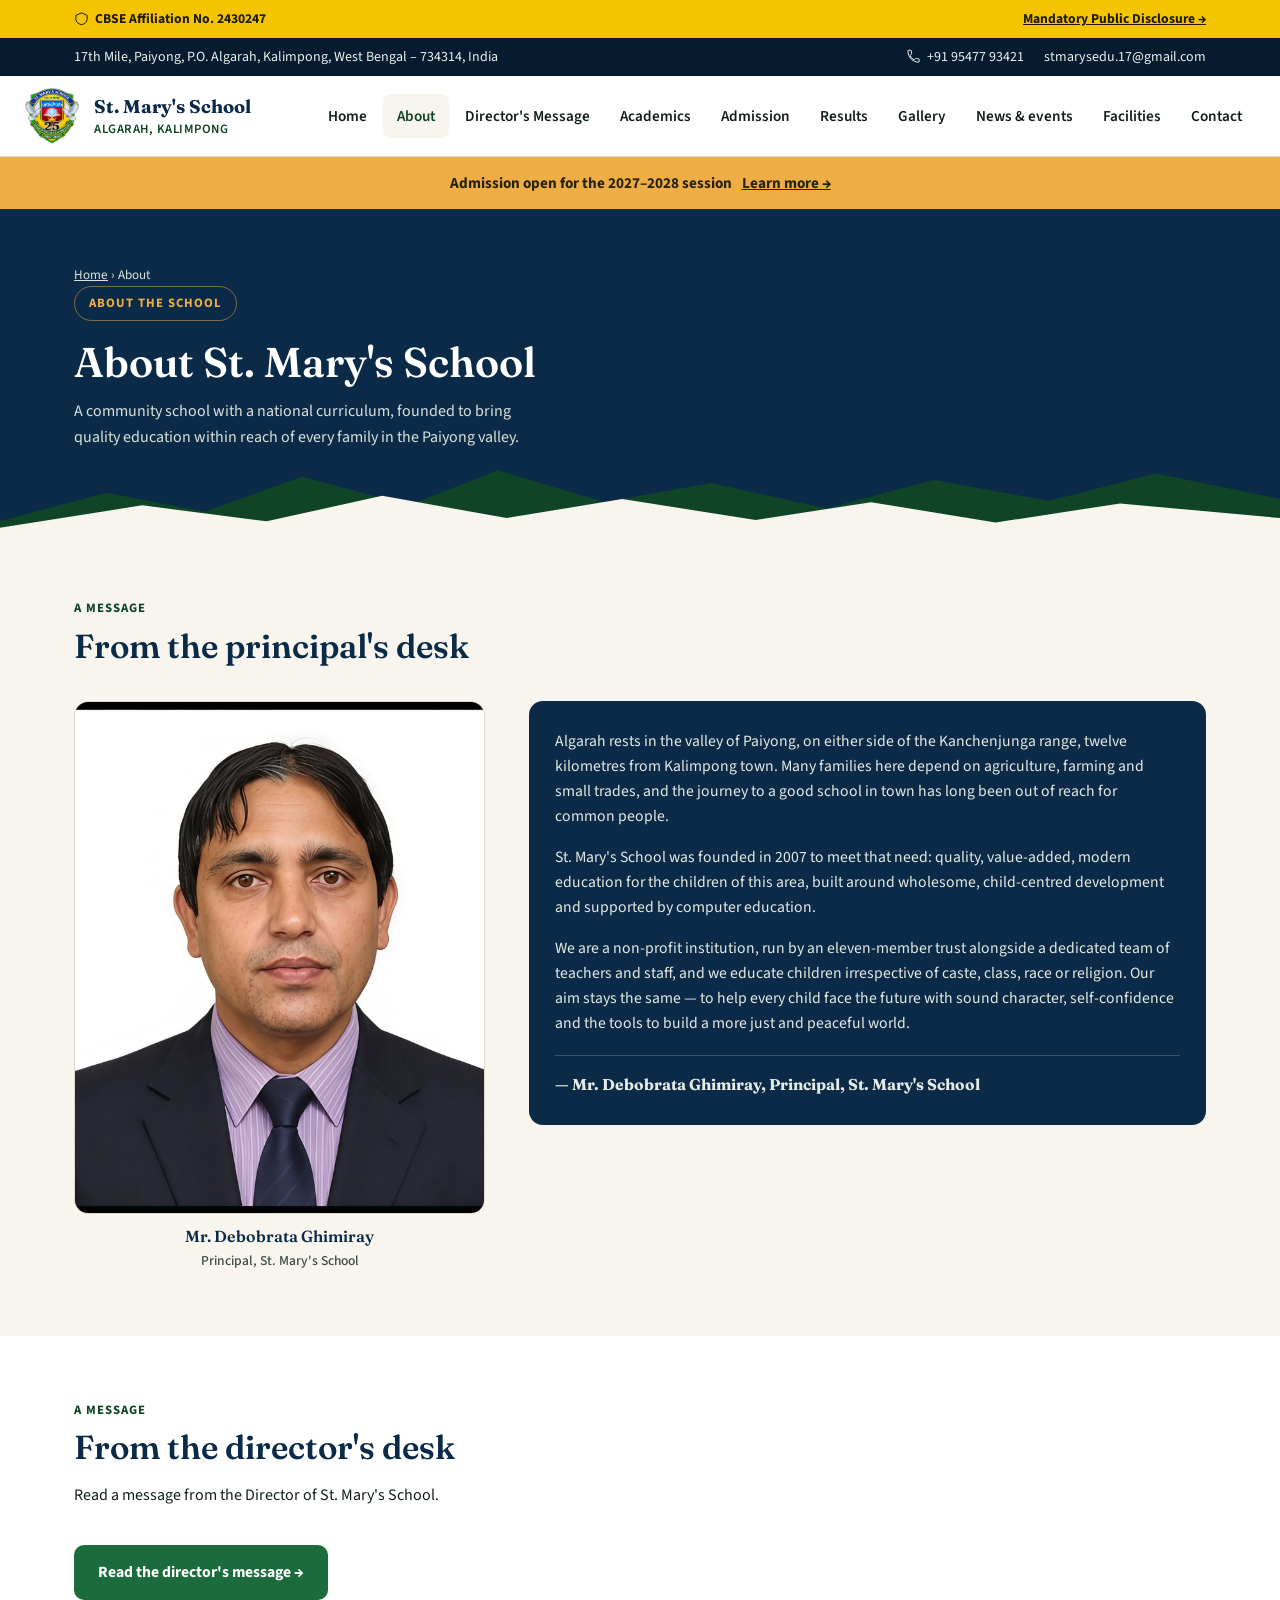
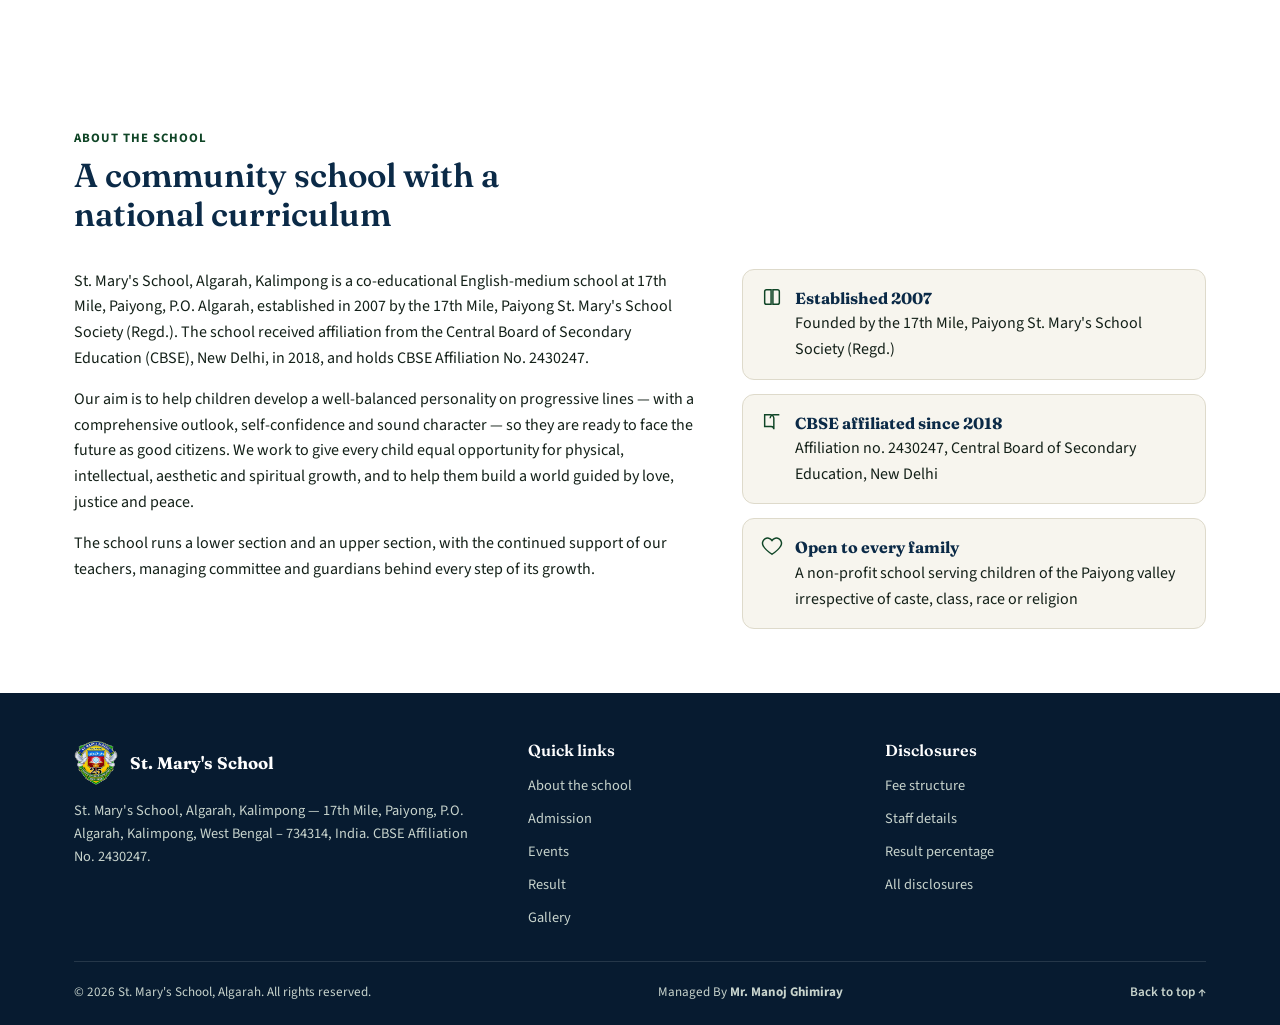
==== commit 95dbb1d8: "UPDATE 1.6" ====
--- a/about.html
+++ b/about.html
@@ -109,6 +109,7 @@
       <ul>
         <li><a href="index.html">Home</a></li>
         <li><a href="about.html" class="active" aria-current="page">About</a></li>
+        <li><a href="director.html">Director's Message</a></li>
         <li><a href="academics.html">Academics</a></li>
         <li><a href="admission.html">Admission</a></li>
         <li><a href="results.html">Results</a></li>
@@ -153,22 +154,31 @@
       <div class="principal">
         <figure>
           <div class="photo-wrap">
-            <div class="ph-fallback">
-              <div>
-                <svg width="34" height="34" viewBox="0 0 24 24" fill="none" aria-hidden="true" style="margin:0 auto 10px;"><circle cx="12" cy="8" r="4" stroke="#fff" stroke-width="1.6"/><path d="M4 20c0-3.9 3.6-7 8-7s8 3.1 8 7" stroke="#fff" stroke-width="1.6"/></svg>
-                <p style="color:#fff;margin:0;font-weight:600;">Mr. D. Ghimiray</p>
-                <p style="color:#DCE9DF;margin:0;font-size:0.85rem;">Principal, St. Mary's School</p>
-              </div>
-            </div>
+            <img src="assets/principal.jpg" alt="Mr. Debobrata Ghimiray, Principal, St. Mary's School, Algarah, Kalimpong" style="width:100%;height:100%;aspect-ratio:4/5;object-fit:cover;display:block;">
           </div>
+          <figcaption style="text-align:center;margin-top:10px;font-family:'Fraunces',serif;font-weight:600;color:var(--navy);">
+            Mr. Debobrata Ghimiray
+            <span style="display:block;font-family:'Source Sans 3',sans-serif;font-weight:500;font-size:0.85rem;color:var(--ink-soft);">Principal, St. Mary's School</span>
+          </figcaption>
         </figure>
         <div class="quote-card">
           <p>Algarah rests in the valley of Paiyong, on either side of the Kanchenjunga range, twelve kilometres from Kalimpong town. Many families here depend on agriculture, farming and small trades, and the journey to a good school in town has long been out of reach for common people.</p>
           <p>St. Mary's School was founded in 2007 to meet that need: quality, value-added, modern education for the children of this area, built around wholesome, child-centred development and supported by computer education.</p>
           <p>We are a non-profit institution, run by an eleven-member trust alongside a dedicated team of teachers and staff, and we educate children irrespective of caste, class, race or religion. Our aim stays the same &mdash; to help every child face the future with sound character, self-confidence and the tools to build a more just and peaceful world.</p>
-          <p class="signoff">&mdash; Principal, St. Mary's School</p>
+          <p class="signoff">&mdash; Mr. Debobrata Ghimiray, Principal, St. Mary's School</p>
         </div>
       </div>
+    </div>
+  </section>
+
+  <section class="section-alt" aria-labelledby="director-teaser-h">
+    <div class="wrap">
+      <div class="section-head" id="director-teaser-h">
+        <span class="kicker">A message</span>
+        <h2>From the director's desk</h2>
+        <p>Read a message from the Director of St. Mary's School.</p>
+      </div>
+      <a class="btn btn-forest" href="director.html">Read the director's message &rarr;</a>
     </div>
   </section>
 
--- a/assets/styles.css
+++ b/assets/styles.css
@@ -341,6 +341,7 @@
     border-top:1px solid rgba(255,255,255,.12);padding-top:20px;
     display:flex;justify-content:space-between;flex-wrap:wrap;gap:10px;font-size:0.82rem;
   }
+  .footer-bottom p{margin:0;}
   .back-to-top{color:#C7D3CC;text-decoration:none;font-weight:600;}
 
   .visually-hidden{
@@ -399,3 +400,59 @@
 }
 .disclosure-grid span[data-doc]{overflow-wrap:anywhere;}
 .hero-badge .aff{overflow-wrap:anywhere;}
+
+/* ===== Gallery: album cards ===== */
+.gallery-cat-grid{
+  display:grid;grid-template-columns:repeat(auto-fit,minmax(240px,1fr));gap:20px;
+}
+.gallery-cat{
+  font:inherit;text-align:left;cursor:pointer;
+  background:var(--paper);border:1px solid var(--line);border-radius:var(--radius);
+  padding:0;overflow:hidden;display:block;width:100%;
+}
+.gallery-cat:hover{border-color:var(--forest);}
+.gallery-cat-thumb{
+  position:relative;display:block;width:100%;aspect-ratio:4/3;
+  background:linear-gradient(160deg,var(--forest) 0%,var(--forest-deep) 100%);
+  overflow:hidden;
+}
+.gallery-cat-thumb .ph-fallback{
+  position:absolute;inset:0;display:flex;align-items:center;justify-content:center;
+}
+.gallery-cat-thumb img{
+  position:absolute;inset:0;width:100%;height:100%;object-fit:cover;display:block;
+}
+.gallery-cat-label{
+  display:block;padding:14px 16px 2px;font-family:"Fraunces",serif;font-weight:600;
+  color:var(--navy);font-size:1.05rem;
+}
+.gallery-cat-count{
+  display:block;padding:0 16px 16px;color:var(--ink-soft);font-size:0.85rem;
+}
+
+/* ===== Gallery: Pinterest-style masonry, zero gap ===== */
+.masonry{
+  column-count:4;column-gap:0;
+}
+.masonry-item{
+  margin:0;padding:0;break-inside:avoid;display:block;
+}
+.masonry-item img{
+  display:block;width:100%;height:auto;margin:0;padding:0;cursor:zoom-in;
+}
+@media (max-width:960px){ .masonry{column-count:3;} }
+@media (max-width:640px){ .masonry{column-count:2;} }
+@media (max-width:400px){ .masonry{column-count:2;} }
+
+/* ===== Lightbox ===== */
+.lightbox{
+  position:fixed;inset:0;background:rgba(7,27,48,.92);z-index:300;
+  display:flex;align-items:center;justify-content:center;padding:24px;
+}
+.lightbox img{
+  max-width:100%;max-height:90vh;display:block;border-radius:4px;
+}
+.lightbox-close{
+  position:absolute;top:18px;right:24px;background:none;border:none;
+  color:#fff;font-size:2rem;line-height:1;cursor:pointer;padding:6px 12px;
+}
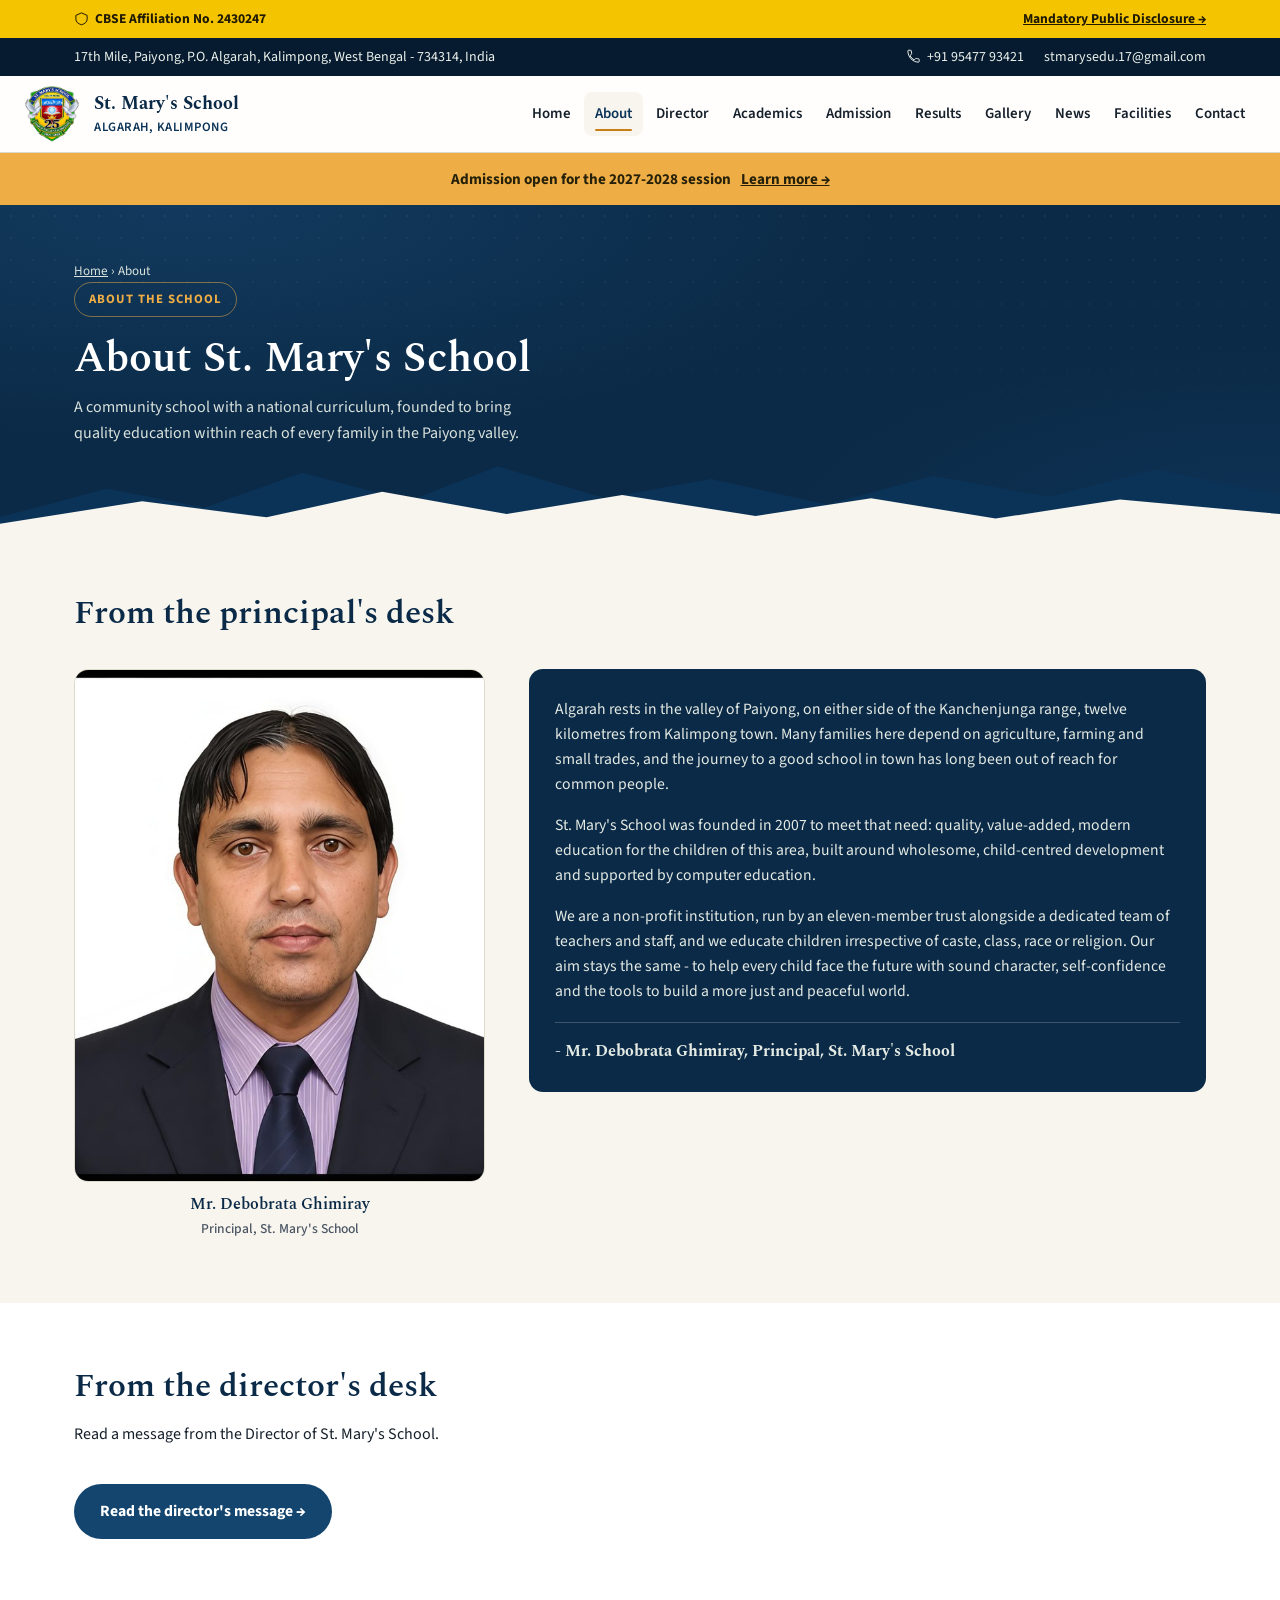
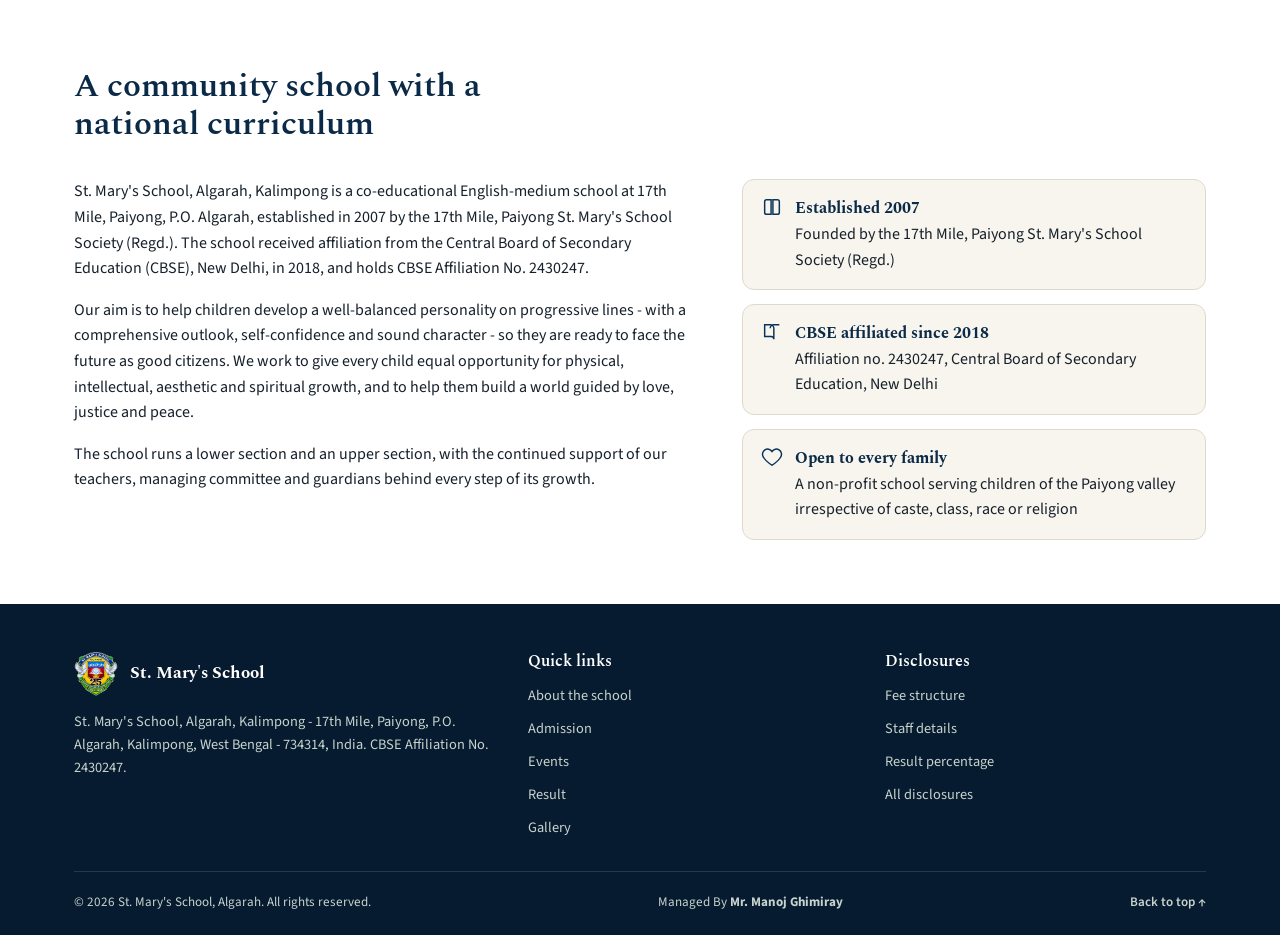
==== commit 9c1120cb: "UPDATE 2.3 ANIMATION CHANGES" ====
--- a/about.html
+++ b/about.html
@@ -4,7 +4,7 @@
 <meta charset="UTF-8">
 <meta name="viewport" content="width=device-width, initial-scale=1.0">
 <title>About St. Mary's School Algarah | Kalimpong</title>
-<meta name="description" content="Learn about St. Mary's School, Algarah, Kalimpong — a CBSE-affiliated school at 17th Mile, Paiyong, founded in 2007, with a message from the principal.">
+<meta name="description" content="Learn about St. Mary's School, Algarah, Kalimpong - a CBSE-affiliated school at 17th Mile, Paiyong, founded in 2007, with a message from the principal.">
 <link rel="canonical" href="https://www.stmarysschoolalgarah.com/about.html">
 <meta name="robots" content="index, follow">
 <meta name="theme-color" content="#0B2A47">
@@ -12,18 +12,18 @@
 <meta property="og:type" content="website">
 <meta property="og:site_name" content="St. Mary's School, Algarah">
 <meta property="og:title" content="About St. Mary's School Algarah | Kalimpong">
-<meta property="og:description" content="Learn about St. Mary's School, Algarah, Kalimpong — a CBSE-affiliated school at 17th Mile, Paiyong, founded in 2007, with a message from the principal.">
+<meta property="og:description" content="Learn about St. Mary's School, Algarah, Kalimpong - a CBSE-affiliated school at 17th Mile, Paiyong, founded in 2007, with a message from the principal.">
 <meta property="og:url" content="https://www.stmarysschoolalgarah.com/about.html">
 <meta property="og:image" content="https://www.stmarysschoolalgarah.com/assets/logo.png">
 <meta property="og:locale" content="en_IN">
 <meta name="twitter:card" content="summary_large_image">
 <meta name="twitter:title" content="About St. Mary's School Algarah | Kalimpong">
-<meta name="twitter:description" content="Learn about St. Mary's School, Algarah, Kalimpong — a CBSE-affiliated school at 17th Mile, Paiyong, founded in 2007, with a message from the principal.">
+<meta name="twitter:description" content="Learn about St. Mary's School, Algarah, Kalimpong - a CBSE-affiliated school at 17th Mile, Paiyong, founded in 2007, with a message from the principal.">
 <meta name="twitter:image" content="https://www.stmarysschoolalgarah.com/assets/logo.png">
 
 <link rel="preconnect" href="https://fonts.googleapis.com">
 <link rel="preconnect" href="https://fonts.gstatic.com" crossorigin>
-<link href="https://fonts.googleapis.com/css2?family=Fraunces:ital,opsz,wght@0,9..144,400;0,9..144,500;0,9..144,600;0,9..144,700;1,9..144,500&family=Source+Sans+3:wght@400;500;600;700&display=swap" rel="stylesheet">
+<link href="https://fonts.googleapis.com/css2?family=Spectral:ital,wght@0,400;0,500;0,600;0,700;1,500&family=Source+Sans+3:wght@400;500;600;700&display=swap" rel="stylesheet">
 <link rel="stylesheet" href="assets/styles.css">
 
 <script type="application/ld+json">
@@ -62,6 +62,7 @@
 </script>
 </head>
 <body>
+<div class="scroll-progress" aria-hidden="true"></div>
 <a class="skip-link" href="#main">Skip to main content</a>
 
 <div class="cbse-strip">
@@ -77,7 +78,7 @@
 <div class="topbar">
   <div class="wrap">
     <div class="contact-strip">
-      <span>17th Mile, Paiyong, P.O. Algarah, Kalimpong, West Bengal &ndash; 734314, India</span>
+      <span>17th Mile, Paiyong, P.O. Algarah, Kalimpong, West Bengal - 734314, India</span>
     </div>
     <div class="contact-strip">
       <a href="tel:+919547793421" aria-label="Call +91 95477 93421">
@@ -109,12 +110,12 @@
       <ul>
         <li><a href="index.html">Home</a></li>
         <li><a href="about.html" class="active" aria-current="page">About</a></li>
-        <li><a href="director.html">Director's Message</a></li>
+        <li><a href="director.html">Director</a></li>
         <li><a href="academics.html">Academics</a></li>
         <li><a href="admission.html">Admission</a></li>
         <li><a href="results.html">Results</a></li>
         <li><a href="gallery.html">Gallery</a></li>
-        <li><a href="news.html">News & events</a></li>
+        <li><a href="news.html">News</a></li>
         <li><a href="facilities.html">Facilities</a></li>
         <li><a href="contact.html">Contact</a></li>
       </ul>
@@ -125,7 +126,7 @@
 
 <div class="admission-banner">
   <div class="wrap">
-    <span>Admission open for the 2027&ndash;2028 session</span>
+    <span>Admission open for the 2027-2028 session</span>
     <a href="admission.html">Learn more &rarr;</a>
   </div>
 </div>
@@ -139,7 +140,7 @@
     </div>
     <div class="ridge" aria-hidden="true">
       <svg viewBox="0 0 1440 110" width="100%" height="70" preserveAspectRatio="none">
-        <path d="M0,90 L120,45 L230,75 L340,20 L460,65 L560,10 L680,60 L800,30 L930,70 L1050,25 L1180,58 L1300,15 L1440,55 L1440,110 L0,110 Z" fill="#0F4526"/>
+        <path d="M0,90 L120,45 L230,75 L340,20 L460,65 L560,10 L680,60 L800,30 L930,70 L1050,25 L1180,58 L1300,15 L1440,55 L1440,110 L0,110 Z" fill="#0B3358"/>
         <path d="M0,100 L160,65 L300,90 L430,50 L570,85 L700,55 L850,88 L980,60 L1120,92 L1260,62 L1440,85 L1440,110 L0,110 Z" fill="#F7F5EE"/>
       </svg>
     </div>
@@ -147,25 +148,24 @@
 
   <section id="principal" aria-labelledby="principal-h">
     <div class="wrap">
-      <div class="section-head">
-        <span class="kicker">A message</span>
+      <div class="section-head reveal">
         <h2 id="principal-h">From the principal's desk</h2>
       </div>
-      <div class="principal">
+      <div class="principal reveal">
         <figure>
           <div class="photo-wrap">
             <img src="assets/principal.jpg" alt="Mr. Debobrata Ghimiray, Principal, St. Mary's School, Algarah, Kalimpong" style="width:100%;height:100%;aspect-ratio:4/5;object-fit:cover;display:block;">
           </div>
-          <figcaption style="text-align:center;margin-top:10px;font-family:'Fraunces',serif;font-weight:600;color:var(--navy);">
+          <figcaption style="text-align:center;margin-top:10px;font-family:'Spectral',serif;font-weight:600;color:var(--navy);">
             Mr. Debobrata Ghimiray
             <span style="display:block;font-family:'Source Sans 3',sans-serif;font-weight:500;font-size:0.85rem;color:var(--ink-soft);">Principal, St. Mary's School</span>
           </figcaption>
         </figure>
-        <div class="quote-card">
+        <div class="quote-card reveal">
           <p>Algarah rests in the valley of Paiyong, on either side of the Kanchenjunga range, twelve kilometres from Kalimpong town. Many families here depend on agriculture, farming and small trades, and the journey to a good school in town has long been out of reach for common people.</p>
           <p>St. Mary's School was founded in 2007 to meet that need: quality, value-added, modern education for the children of this area, built around wholesome, child-centred development and supported by computer education.</p>
-          <p>We are a non-profit institution, run by an eleven-member trust alongside a dedicated team of teachers and staff, and we educate children irrespective of caste, class, race or religion. Our aim stays the same &mdash; to help every child face the future with sound character, self-confidence and the tools to build a more just and peaceful world.</p>
-          <p class="signoff">&mdash; Mr. Debobrata Ghimiray, Principal, St. Mary's School</p>
+          <p>We are a non-profit institution, run by an eleven-member trust alongside a dedicated team of teachers and staff, and we educate children irrespective of caste, class, race or religion. Our aim stays the same - to help every child face the future with sound character, self-confidence and the tools to build a more just and peaceful world.</p>
+          <p class="signoff">- Mr. Debobrata Ghimiray, Principal, St. Mary's School</p>
         </div>
       </div>
     </div>
@@ -174,7 +174,6 @@
   <section class="section-alt" aria-labelledby="director-teaser-h">
     <div class="wrap">
       <div class="section-head" id="director-teaser-h">
-        <span class="kicker">A message</span>
         <h2>From the director's desk</h2>
         <p>Read a message from the Director of St. Mary's School.</p>
       </div>
@@ -184,17 +183,16 @@
 
   <section class="section-alt" aria-labelledby="about-h">
     <div class="wrap">
-      <div class="section-head">
-        <span class="kicker">About the school</span>
+      <div class="section-head reveal">
         <h2 id="about-h">A community school with a national curriculum</h2>
       </div>
-      <div class="about-grid">
+      <div class="about-grid reveal">
         <div>
           <p>St. Mary's School, Algarah, Kalimpong is a co-educational English-medium school at 17th Mile, Paiyong, P.O. Algarah, established in 2007 by the 17th Mile, Paiyong St. Mary's School Society (Regd.). The school received affiliation from the Central Board of Secondary Education (CBSE), New Delhi, in 2018, and holds CBSE Affiliation No. 2430247.</p>
-          <p>Our aim is to help children develop a well-balanced personality on progressive lines &mdash; with a comprehensive outlook, self-confidence and sound character &mdash; so they are ready to face the future as good citizens. We work to give every child equal opportunity for physical, intellectual, aesthetic and spiritual growth, and to help them build a world guided by love, justice and peace.</p>
+          <p>Our aim is to help children develop a well-balanced personality on progressive lines - with a comprehensive outlook, self-confidence and sound character - so they are ready to face the future as good citizens. We work to give every child equal opportunity for physical, intellectual, aesthetic and spiritual growth, and to help them build a world guided by love, justice and peace.</p>
           <p>The school runs a lower section and an upper section, with the continued support of our teachers, managing committee and guardians behind every step of its growth.</p>
         </div>
-        <ul class="stat-list">
+        <ul class="stat-list reveal-group">
           <li>
             <span class="ic" aria-hidden="true"><svg width="22" height="22" viewBox="0 0 24 24" fill="none"><path d="M4 19V6a2 2 0 0 1 2-2h5v16H6a2 2 0 0 1-2-2Z" stroke="currentColor" stroke-width="1.6"/><path d="M20 19V6a2 2 0 0 0-2-2h-5v16h5a2 2 0 0 0 2-2Z" stroke="currentColor" stroke-width="1.6"/></svg></span>
             <span><strong>Established 2007</strong>Founded by the 17th Mile, Paiyong St. Mary's School Society (Regd.)</span>
@@ -222,7 +220,7 @@
           <img src="assets/logo.png" alt="" width="44" height="44">
           <span>St. Mary's School</span>
         </div>
-        <p>St. Mary's School, Algarah, Kalimpong &mdash; 17th Mile, Paiyong, P.O. Algarah, Kalimpong, West Bengal &ndash; 734314, India. CBSE Affiliation No. 2430247.</p>
+        <p>St. Mary's School, Algarah, Kalimpong - 17th Mile, Paiyong, P.O. Algarah, Kalimpong, West Bengal - 734314, India. CBSE Affiliation No. 2430247.</p>
       </div>
       <div>
         <h4>Quick links</h4>
--- a/assets/styles.css
+++ b/assets/styles.css
@@ -2,18 +2,21 @@
   :root{
     --navy:#0B2A47;
     --navy-deep:#071B30;
-    --forest:#1B6B3C;
-    --forest-deep:#0F4526;
+    --forest:#14456F;
+    --forest-deep:#0B3358;
     --gold:#C97F16;
     --gold-soft:#EFAE45;
     --cream:#F7F5EE;
     --paper:#FFFFFF;
-    --ink:#132018;
-    --ink-soft:#3E4A44;
+    --ink:#16202B;
+    --ink-soft:#4B5563;
     --line:#DEDACB;
     --focus:#0B2A47;
     --radius:14px;
+    --radius-pill:999px;
     --maxw:1180px;
+    --ease-out:cubic-bezier(0.23,1,0.32,1);
+    --ease-in-out:cubic-bezier(0.77,0,0.175,1);
   }
   *,*::before,*::after{box-sizing:border-box;}
   html{scroll-behavior:smooth;overflow-x:hidden;max-width:100%;}
@@ -32,7 +35,7 @@
     -webkit-font-smoothing:antialiased;
   }
   h1,h2,h3,h4{
-    font-family:"Fraunces",Georgia,serif;
+    font-family:"Spectral",Georgia,serif;
     font-weight:600;
     line-height:1.15;
     margin:0 0 0.5em;
@@ -83,13 +86,13 @@
   }
   .header-inner{
     display:flex;align-items:center;justify-content:space-between;
-    gap:16px;padding:12px 24px;
+    gap:16px;padding:10px 24px;
   }
   .brand{display:flex;align-items:center;gap:14px;text-decoration:none;}
   .brand img{width:56px;height:56px;flex:none;}
   .brand-text{line-height:1.25;}
   .brand-text .name{
-    font-family:"Fraunces",serif;font-weight:700;font-size:1.15rem;
+    font-family:"Spectral",serif;font-weight:700;font-size:1.15rem;
     color:var(--navy);display:block;
   }
   .brand-text .place{
@@ -100,8 +103,9 @@
   nav.primary-nav{display:flex;align-items:center;gap:4px;}
   nav.primary-nav > ul{display:flex;list-style:none;gap:2px;flex-wrap:wrap;}
   nav.primary-nav a{
-    display:block;padding:10px 14px;border-radius:8px;
-    text-decoration:none;color:var(--ink);font-weight:600;font-size:0.95rem;
+    display:block;padding:10px 11px;border-radius:8px;
+    text-decoration:none;color:var(--ink);font-weight:600;font-size:0.93rem;
+    transition:background 140ms var(--ease-out),color 140ms var(--ease-out);
   }
   nav.primary-nav a:hover{background:var(--cream);color:var(--forest-deep);}
   nav.primary-nav .has-menu{position:relative;}
@@ -120,7 +124,7 @@
   }
   .nav-close{display:none;}
 
-  @media (max-width:960px){
+  @media (max-width:1180px){
     .menu-toggle{display:inline-flex;align-items:center;gap:8px;}
     nav.primary-nav{
       display:none;position:fixed;inset:0 0 0 auto;width:min(320px,86vw);
@@ -165,7 +169,7 @@
     color:#fff;font-size:clamp(2rem,4.2vw,3rem);margin-bottom:0.3em;
   }
   .hero .motto{
-    font-family:"Fraunces",serif;font-style:italic;font-weight:500;
+    font-family:"Spectral",serif;font-style:italic;font-weight:500;
     color:var(--gold-soft);font-size:1.2rem;margin-bottom:1em;
   }
   .hero p.lead{color:#D9E2DC;font-size:1.05rem;max-width:52ch;}
@@ -173,10 +177,12 @@
   .hero .cta-row{display:flex;gap:14px;flex-wrap:wrap;margin-top:1.8em;}
   .btn{
     display:inline-flex;align-items:center;gap:8px;
-    padding:13px 22px;border-radius:10px;font-weight:700;
+    padding:13px 24px;border-radius:var(--radius-pill);font-weight:700;
     text-decoration:none;font-size:0.98rem;border:2px solid transparent;
-    cursor:pointer;
-  }
+    cursor:pointer;white-space:nowrap;
+    transition:transform 160ms var(--ease-out),background 160ms var(--ease-out),box-shadow 160ms var(--ease-out);
+  }
+  .btn:active{transform:scale(0.97);}
   .btn-gold{background:var(--gold-soft);color:#26210A;}
   .btn-gold:hover{background:#fff;}
   .btn-outline{border-color:rgba(255,255,255,.55);color:#fff;}
@@ -221,7 +227,7 @@
   .principal .quote-card p:last-of-type{margin-bottom:0;}
   .principal .signoff{
     margin-top:18px;padding-top:16px;border-top:1px solid rgba(255,255,255,.2);
-    color:var(--gold-soft);font-weight:700;font-family:"Fraunces",serif;
+    color:var(--gold-soft);font-weight:700;font-family:"Spectral",serif;
   }
   .principal .photo-wrap{
     border-radius:var(--radius);overflow:hidden;border:1px solid var(--line);
@@ -242,7 +248,7 @@
     padding:16px 18px;display:flex;gap:12px;align-items:flex-start;
   }
   .stat-list .ic{flex:none;color:var(--forest-deep);}
-  .stat-list strong{display:block;color:var(--navy);font-family:"Fraunces",serif;}
+  .stat-list strong{display:block;color:var(--navy);font-family:"Spectral",serif;}
 
   /* Facilities */
   .facility-grid{
@@ -336,7 +342,7 @@
   .footer-grid a:hover{color:var(--gold-soft);text-decoration:underline;}
   .footer-brand{display:flex;gap:12px;align-items:center;margin-bottom:14px;}
   .footer-brand img{width:44px;height:44px;}
-  .footer-brand span{font-family:"Fraunces",serif;color:#fff;font-weight:700;font-size:1.05rem;}
+  .footer-brand span{font-family:"Spectral",serif;color:#fff;font-weight:700;font-size:1.05rem;}
   .footer-bottom{
     border-top:1px solid rgba(255,255,255,.12);padding-top:20px;
     display:flex;justify-content:space-between;flex-wrap:wrap;gap:10px;font-size:0.82rem;
@@ -362,14 +368,22 @@
 .highlight-card{
   background:var(--paper);border:1px solid var(--line);border-radius:var(--radius);
   padding:26px 24px;display:flex;flex-direction:column;gap:12px;
-}
+  transition:transform 200ms var(--ease-out),border-color 200ms var(--ease-out),box-shadow 200ms var(--ease-out);
+}
+.highlight-card:hover{transform:translateY(-3px);border-color:var(--gold-soft);box-shadow:0 12px 28px rgba(11,42,71,.10);}
+.highlight-card:active{transform:translateY(-1px) scale(0.99);}
+.highlight-card.featured{
+  border:2px solid var(--gold-soft);background:linear-gradient(160deg,var(--cream) 0%,var(--paper) 100%);
+}
+@media (min-width:640px){ .highlight-card.featured{grid-column:span 2;} }
 .highlight-card .ic{
   width:46px;height:46px;border-radius:10px;background:var(--cream);
   display:flex;align-items:center;justify-content:center;color:var(--forest-deep);
 }
 .highlight-card h3{font-size:1.1rem;margin-bottom:0;}
 .highlight-card p{font-size:0.94rem;color:var(--ink-soft);margin-bottom:0;flex:1;}
-.highlight-card .more{font-weight:700;font-size:0.9rem;text-decoration:none;color:var(--forest-deep);display:inline-flex;align-items:center;gap:6px;}
+.highlight-card .more{font-weight:700;font-size:0.9rem;text-decoration:none;color:var(--forest-deep);display:inline-flex;align-items:center;gap:6px;transition:gap 160ms var(--ease-out);}
+.highlight-card .more:hover{gap:10px;}
 .page-hero{background:var(--navy);color:#fff;padding:56px 0 84px;position:relative;overflow:hidden;}
 .page-hero .wrap{position:relative;z-index:2;}
 .page-hero h1{color:#fff;font-size:clamp(1.8rem,3.6vw,2.6rem);margin-bottom:0.3em;}
@@ -423,32 +437,48 @@
   position:absolute;inset:0;width:100%;height:100%;object-fit:cover;display:block;
 }
 .gallery-cat-label{
-  display:block;padding:14px 16px 2px;font-family:"Fraunces",serif;font-weight:600;
+  display:block;padding:14px 16px 2px;font-family:"Spectral",serif;font-weight:600;
   color:var(--navy);font-size:1.05rem;
 }
 .gallery-cat-count{
   display:block;padding:0 16px 16px;color:var(--ink-soft);font-size:0.85rem;
 }
 
-/* ===== Gallery: Pinterest-style masonry, zero gap ===== */
+/* ===== Gallery: Pinterest-style masonry, 8px gap ===== */
 .masonry{
-  column-count:4;column-gap:0;
+  column-count:4;column-gap:8px;
 }
 .masonry-item{
-  margin:0;padding:0;break-inside:avoid;display:block;
+  margin:0 0 8px;padding:0;break-inside:avoid;display:block;
 }
 .masonry-item img{
-  display:block;width:100%;height:auto;margin:0;padding:0;cursor:zoom-in;
+  display:block;width:100%;height:auto;margin:0;padding:0;cursor:zoom-in;border-radius:4px;
 }
 @media (max-width:960px){ .masonry{column-count:3;} }
 @media (max-width:640px){ .masonry{column-count:2;} }
 @media (max-width:400px){ .masonry{column-count:2;} }
 
+/* ===== Home page: principal photo caption overlay ===== */
+.photo-wrap--caption{position:relative;}
+.photo-caption{
+  position:absolute;left:0;right:0;bottom:0;
+  background:linear-gradient(to top, rgba(7,27,48,.88) 0%, rgba(7,27,48,.55) 60%, transparent 100%);
+  color:#fff;padding:28px 16px 14px;text-align:center;
+}
+.photo-caption strong{
+  display:block;font-family:"Spectral",serif;font-weight:600;font-size:1rem;
+}
+.photo-caption span{
+  display:block;font-size:0.82rem;color:#DCE9DF;margin-top:2px;
+}
+
 /* ===== Lightbox ===== */
 .lightbox{
+  display:none;
   position:fixed;inset:0;background:rgba(7,27,48,.92);z-index:300;
-  display:flex;align-items:center;justify-content:center;padding:24px;
-}
+  align-items:center;justify-content:center;padding:24px;
+}
+.lightbox:not([hidden]){display:flex;}
 .lightbox img{
   max-width:100%;max-height:90vh;display:block;border-radius:4px;
 }
@@ -456,3 +486,225 @@
   position:absolute;top:18px;right:24px;background:none;border:none;
   color:#fff;font-size:2rem;line-height:1;cursor:pointer;padding:6px 12px;
 }
+
+/* =========================================================
+   MODERN EFFECTS LAYER
+   All motion is transform/opacity only, gated on
+   prefers-reduced-motion, and driven by IntersectionObserver
+   or CSS scroll-driven animation (never a scroll listener).
+   ========================================================= */
+
+/* --- Scroll progress bar (CSS scroll-driven, zero JS) --- */
+.scroll-progress{
+  position:fixed;top:0;left:0;right:0;height:3px;z-index:300;
+  transform-origin:0 50%;transform:scaleX(0);
+  background:linear-gradient(90deg,var(--gold) 0%,var(--gold-soft) 100%);
+  pointer-events:none;
+}
+@supports (animation-timeline: scroll()){
+  .scroll-progress{
+    animation:progress-grow linear;
+    animation-timeline:scroll(root block);
+  }
+}
+@keyframes progress-grow{ to{ transform:scaleX(1); } }
+
+/* --- Scroll reveal (IntersectionObserver adds .is-in) --- */
+.reveal{
+  opacity:0;transform:translateY(18px);
+  transition:opacity 600ms var(--ease-out),transform 600ms var(--ease-out);
+  will-change:opacity,transform;
+}
+.reveal.is-in{opacity:1;transform:translateY(0);will-change:auto;}
+/* Stagger children of a revealed grid */
+.reveal-group > *{
+  opacity:0;transform:translateY(16px);
+  transition:opacity 520ms var(--ease-out),transform 520ms var(--ease-out);
+}
+.reveal-group.is-in > *{opacity:1;transform:translateY(0);}
+.reveal-group.is-in > *:nth-child(1){transition-delay:0ms;}
+.reveal-group.is-in > *:nth-child(2){transition-delay:60ms;}
+.reveal-group.is-in > *:nth-child(3){transition-delay:120ms;}
+.reveal-group.is-in > *:nth-child(4){transition-delay:180ms;}
+.reveal-group.is-in > *:nth-child(5){transition-delay:240ms;}
+.reveal-group.is-in > *:nth-child(6){transition-delay:300ms;}
+.reveal-group.is-in > *:nth-child(n+7){transition-delay:340ms;}
+
+/* --- Hero entrance (runs once on load) --- */
+.hero .wrap > div > *{
+  animation:hero-in 700ms var(--ease-out) both;
+}
+.hero .wrap > div > *:nth-child(1){animation-delay:40ms;}
+.hero .wrap > div > *:nth-child(2){animation-delay:110ms;}
+.hero .wrap > div > *:nth-child(3){animation-delay:180ms;}
+.hero .wrap > div > *:nth-child(4){animation-delay:250ms;}
+.hero .wrap > div > *:nth-child(5){animation-delay:320ms;}
+.hero-badge{animation:hero-in 700ms var(--ease-out) 260ms both;}
+@keyframes hero-in{
+  from{opacity:0;transform:translateY(14px);}
+  to{opacity:1;transform:translateY(0);}
+}
+
+/* --- Depth on the navy heroes --- */
+.hero,.page-hero{
+  background:
+    radial-gradient(90% 120% at 15% 0%, #123A5E 0%, transparent 60%),
+    radial-gradient(70% 100% at 100% 100%, #0E3356 0%, transparent 55%),
+    var(--navy);
+}
+.hero::after,.page-hero::after{
+  content:"";position:absolute;inset:0;z-index:0;pointer-events:none;
+  background-image:radial-gradient(rgba(255,255,255,.055) 1px, transparent 1px);
+  background-size:22px 22px;
+  mask-image:linear-gradient(to bottom, #000 0%, transparent 85%);
+  -webkit-mask-image:linear-gradient(to bottom, #000 0%, transparent 85%);
+}
+
+/* --- Sticky header: condense + shadow once scrolled --- */
+header.site-header{
+  transition:box-shadow 240ms var(--ease-out),background 240ms var(--ease-out);
+  backdrop-filter:saturate(180%) blur(8px);
+  -webkit-backdrop-filter:saturate(180%) blur(8px);
+  background:rgba(255,255,255,.88);
+}
+header.site-header.is-stuck{
+  box-shadow:0 6px 24px rgba(11,42,71,.10);
+  background:rgba(255,255,255,.95);
+}
+header.site-header.is-stuck .header-inner{padding-top:8px;padding-bottom:8px;}
+.header-inner{transition:padding 240ms var(--ease-out);}
+header.site-header.is-stuck .brand img{width:44px;height:44px;}
+.brand img{transition:width 240ms var(--ease-out),height 240ms var(--ease-out);}
+
+/* --- Nav underline that grows from the link --- */
+nav.primary-nav > ul > li > a{position:relative;}
+nav.primary-nav > ul > li > a::after{
+  content:"";position:absolute;left:11px;right:11px;bottom:5px;height:2px;
+  background:var(--gold);border-radius:2px;
+  transform:scaleX(0);transform-origin:50% 50%;
+  transition:transform 200ms var(--ease-out);
+}
+nav.primary-nav > ul > li > a:hover::after,
+nav.primary-nav > ul > li > a.active::after{transform:scaleX(1);}
+@media (max-width:1180px){ nav.primary-nav > ul > li > a::after{display:none;} }
+
+/* --- Cards: lift, tint, and origin-aware sheen --- */
+.facility-card,.gallery-cat,.stat-list li,.chip{
+  transition:transform 200ms var(--ease-out),border-color 200ms var(--ease-out),box-shadow 200ms var(--ease-out),background 200ms var(--ease-out);
+}
+.facility-card:hover,.stat-list li:hover{
+  transform:translateY(-3px);border-color:var(--gold-soft);
+  box-shadow:0 12px 28px rgba(11,42,71,.10);
+}
+.facility-card:active,.stat-list li:active{transform:translateY(-1px) scale(0.995);}
+.chip:hover{transform:translateY(-2px);box-shadow:0 8px 18px rgba(11,42,71,.10);}
+.chip:active{transform:translateY(0) scale(0.97);}
+.gallery-cat:hover{transform:translateY(-4px);box-shadow:0 16px 34px rgba(11,42,71,.14);}
+.gallery-cat:active{transform:translateY(-1px) scale(0.99);}
+.gallery-cat-thumb img{transition:transform 420ms var(--ease-out);}
+.gallery-cat:hover .gallery-cat-thumb img{transform:scale(1.05);}
+
+/* --- Masonry images: subtle zoom on hover --- */
+.masonry-item img{transition:transform 320ms var(--ease-out),filter 320ms var(--ease-out);}
+.masonry-item img:hover{transform:scale(1.03);filter:saturate(1.08);}
+
+/* --- Links with arrows slide on hover --- */
+.more,.cbse-strip-link,.back-to-top{transition:gap 160ms var(--ease-out),color 160ms var(--ease-out);}
+
+/* --- Disclosure rows: highlight on hover --- */
+.disclosure-grid span[data-doc]{transition:background 160ms var(--ease-out),color 160ms var(--ease-out);}
+.disclosure-grid span[data-doc]:hover{background:var(--cream);}
+
+/* --- Form fields: soft focus ring --- */
+form input,form textarea,form select{
+  transition:border-color 160ms var(--ease-out),box-shadow 160ms var(--ease-out),background 160ms var(--ease-out);
+}
+form input:focus,form textarea:focus,form select:focus{
+  background:var(--paper);
+  box-shadow:0 0 0 4px rgba(20,69,111,.12);
+}
+
+/* --- Lightbox fade --- */
+.lightbox{
+  opacity:0;transition:opacity 200ms var(--ease-out);
+}
+.lightbox:not([hidden]){opacity:1;}
+.lightbox img{
+  animation:lb-in 240ms var(--ease-out) both;
+}
+@keyframes lb-in{
+  from{opacity:0;transform:scale(0.96);}
+  to{opacity:1;transform:scale(1);}
+}
+
+/* --- Mobile nav panel slides rather than snaps --- */
+@media (max-width:1180px){
+  nav.primary-nav{
+    display:flex;transform:translateX(100%);
+    transition:transform 280ms var(--ease-in-out);
+    visibility:hidden;
+  }
+  nav.primary-nav.open{transform:translateX(0);visibility:visible;}
+  .nav-overlay{
+    display:block;opacity:0;visibility:hidden;
+    transition:opacity 240ms var(--ease-out),visibility 240ms var(--ease-out);
+  }
+  .nav-overlay.open{opacity:1;visibility:visible;}
+}
+
+/* --- Reduced motion: keep fades, drop movement --- */
+@media (prefers-reduced-motion:reduce){
+  .reveal,.reveal-group > *{opacity:1 !important;transform:none !important;}
+  .hero .wrap > div > *,.hero-badge{animation:none !important;}
+  .scroll-progress{display:none;}
+  .facility-card:hover,.stat-list li:hover,.chip:hover,
+  .gallery-cat:hover,.highlight-card:hover,.masonry-item img:hover{transform:none !important;}
+  .gallery-cat:hover .gallery-cat-thumb img{transform:none !important;}
+  nav.primary-nav{transition:none !important;}
+}
+
+/* --- Mobile: keep the hero reachable above the fold ---
+   The stacked chrome (CBSE strip + topbar + header + admission
+   banner) was eating ~396px of a 800px viewport before the hero
+   started. Condense the non-essential strips on small screens. */
+@media (max-width:760px){
+  /* Address is repeated in the footer and on the contact page */
+  .topbar .contact-strip:first-child{display:none;}
+  .topbar .wrap{justify-content:center;padding-top:6px;padding-bottom:6px;}
+  .topbar{font-size:13px;}
+  .cbse-strip{font-size:0.78rem;}
+  .cbse-strip .wrap{padding-top:6px;padding-bottom:6px;justify-content:center;text-align:center;}
+  .admission-banner{padding:9px 0;font-size:0.88rem;}
+  .admission-banner .wrap{gap:6px;}
+  .hero .wrap{padding-top:36px;padding-bottom:90px;gap:28px;}
+  .hero .motto{font-size:1.05rem;margin-bottom:.7em;}
+  .hero p.lead{font-size:1rem;}
+  .hero .cta-row{margin-top:1.3em;}
+  .hero-badge{padding:20px;}
+  .hero-badge img{width:110px;height:110px;}
+  .page-hero{padding:38px 0 70px;}
+}
+@media (max-width:760px){
+  /* CTAs go full-width so they never wrap mid-label */
+  .hero .cta-row{flex-direction:column;align-items:stretch;}
+  .hero .cta-row .btn{justify-content:center;}
+}
+
+/* --- Very small screens: tighten the stacked strips further --- */
+@media (max-width:420px){
+  .cbse-strip{font-size:0.72rem;}
+  .cbse-strip .wrap{padding:5px 16px;gap:4px 10px;}
+  .cbse-strip svg{display:none;}
+  .topbar{font-size:12px;}
+  .topbar .wrap{padding-top:5px;padding-bottom:5px;gap:4px 14px;}
+  .topbar .contact-strip{gap:12px;}
+  .admission-banner{padding:8px 0;font-size:0.82rem;}
+  .admission-banner .wrap{gap:4px;}
+  .hero .wrap{padding-top:28px;}
+  .hero .eyebrow{font-size:0.7rem;padding:5px 11px;margin-bottom:12px;}
+  .hero h1{font-size:1.75rem;}
+  .hero .motto{font-size:0.98rem;margin-bottom:.6em;}
+  .hero p.lead{font-size:0.95rem;line-height:1.5;}
+  .hero .cta-row{gap:10px;margin-top:1.1em;}
+  .hero .cta-row .btn{padding:11px 18px;font-size:0.92rem;}
+}
